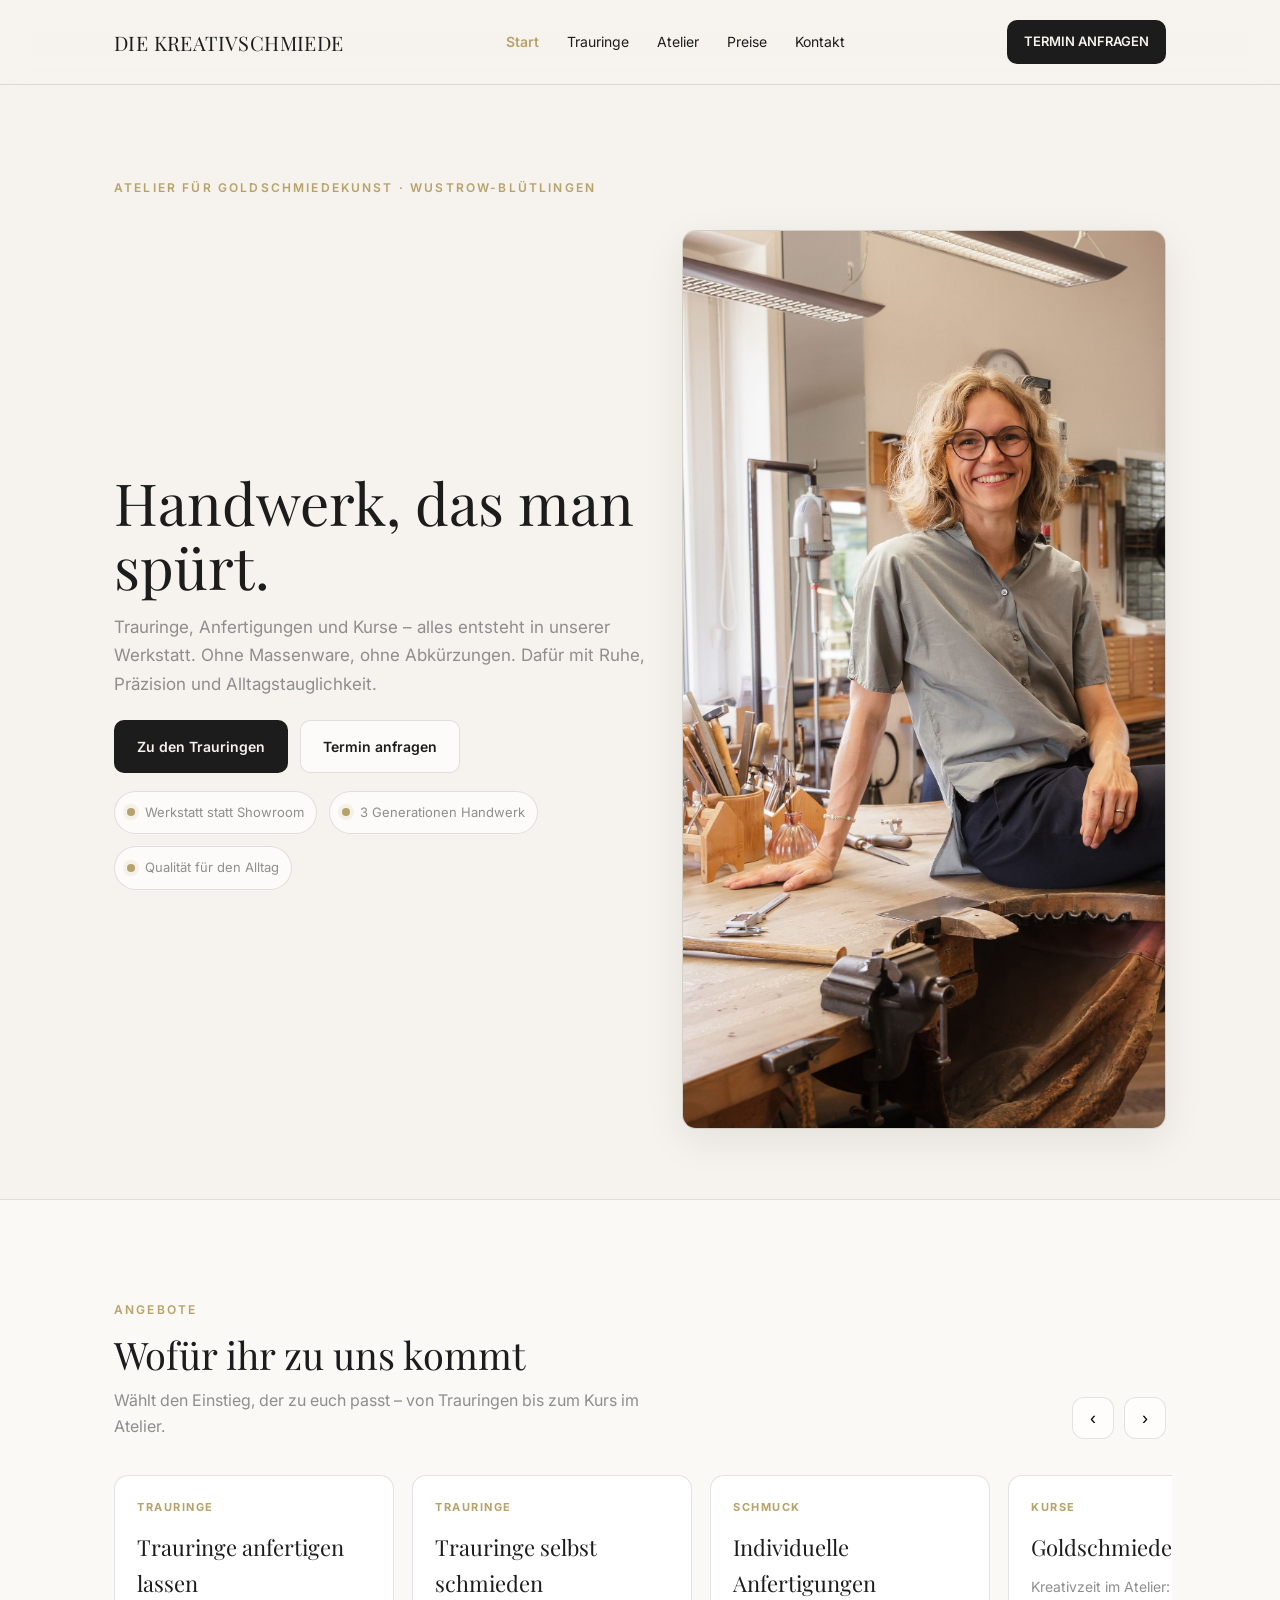
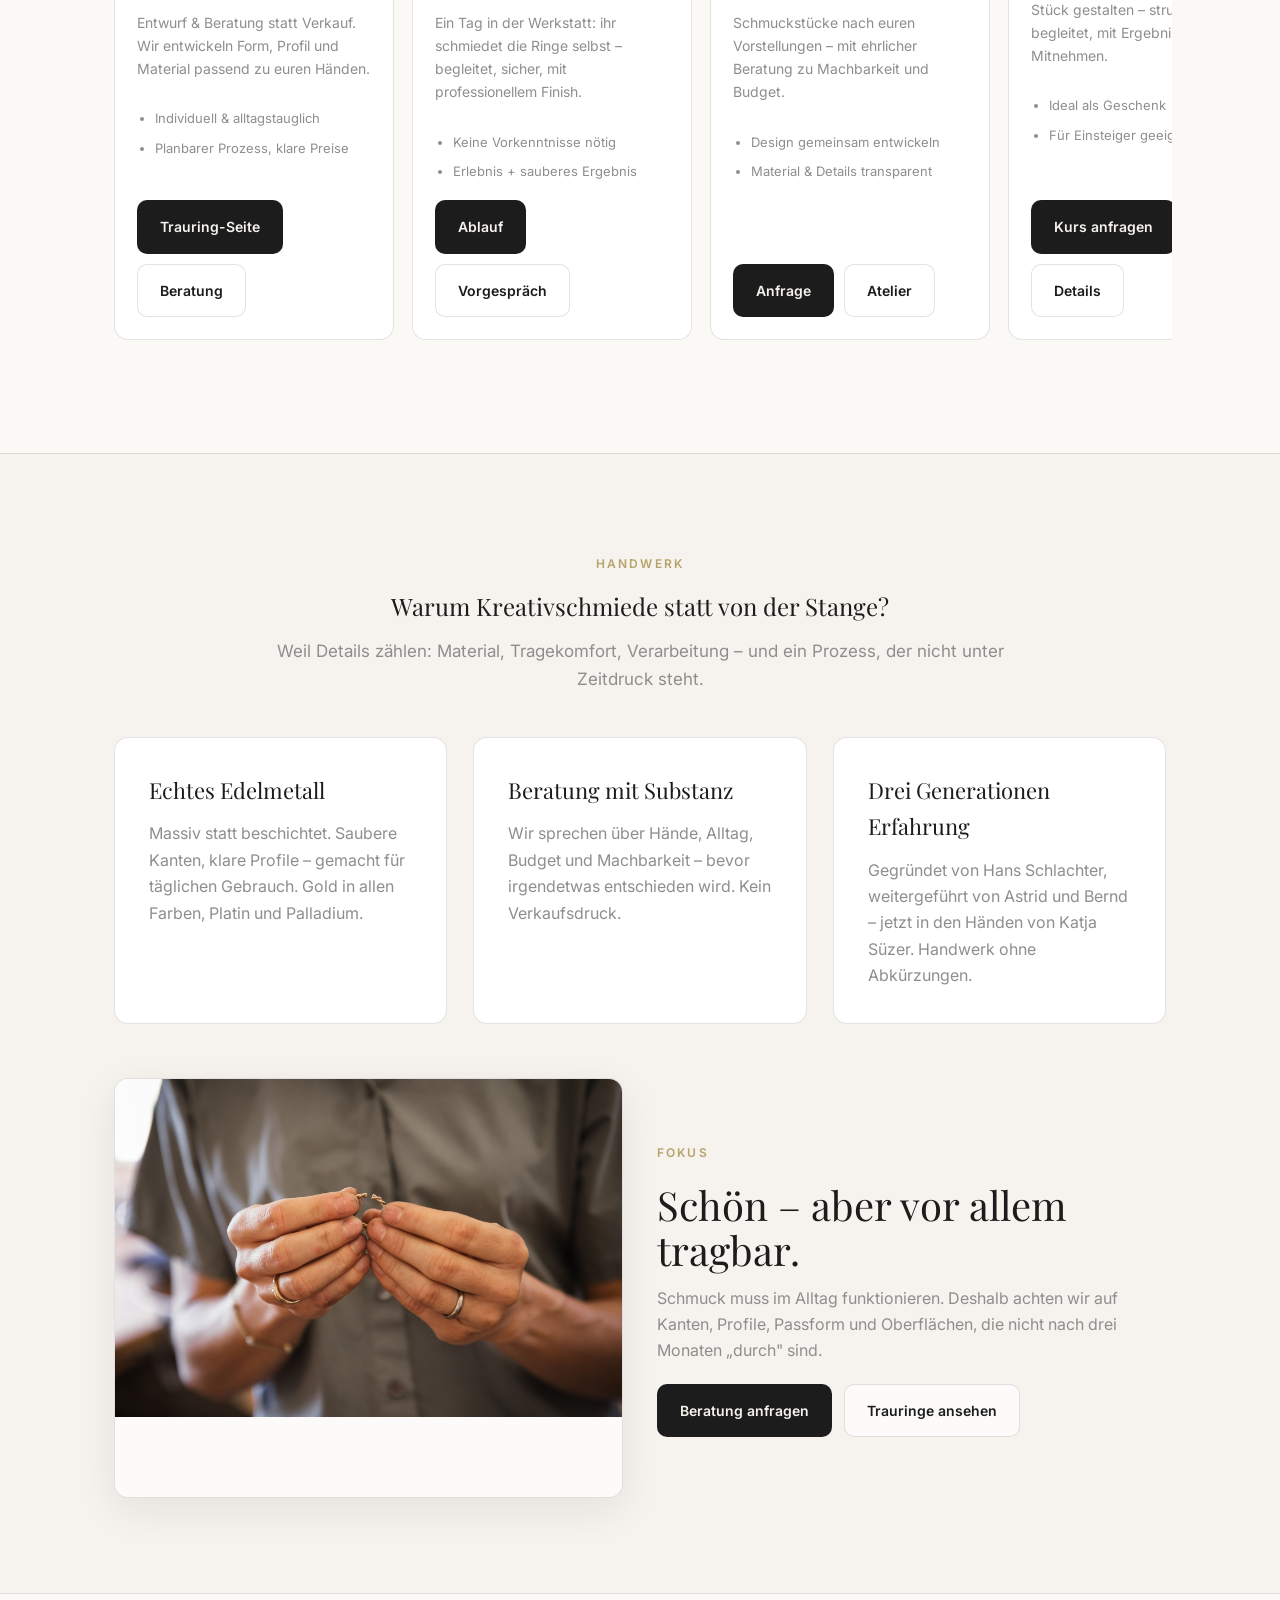
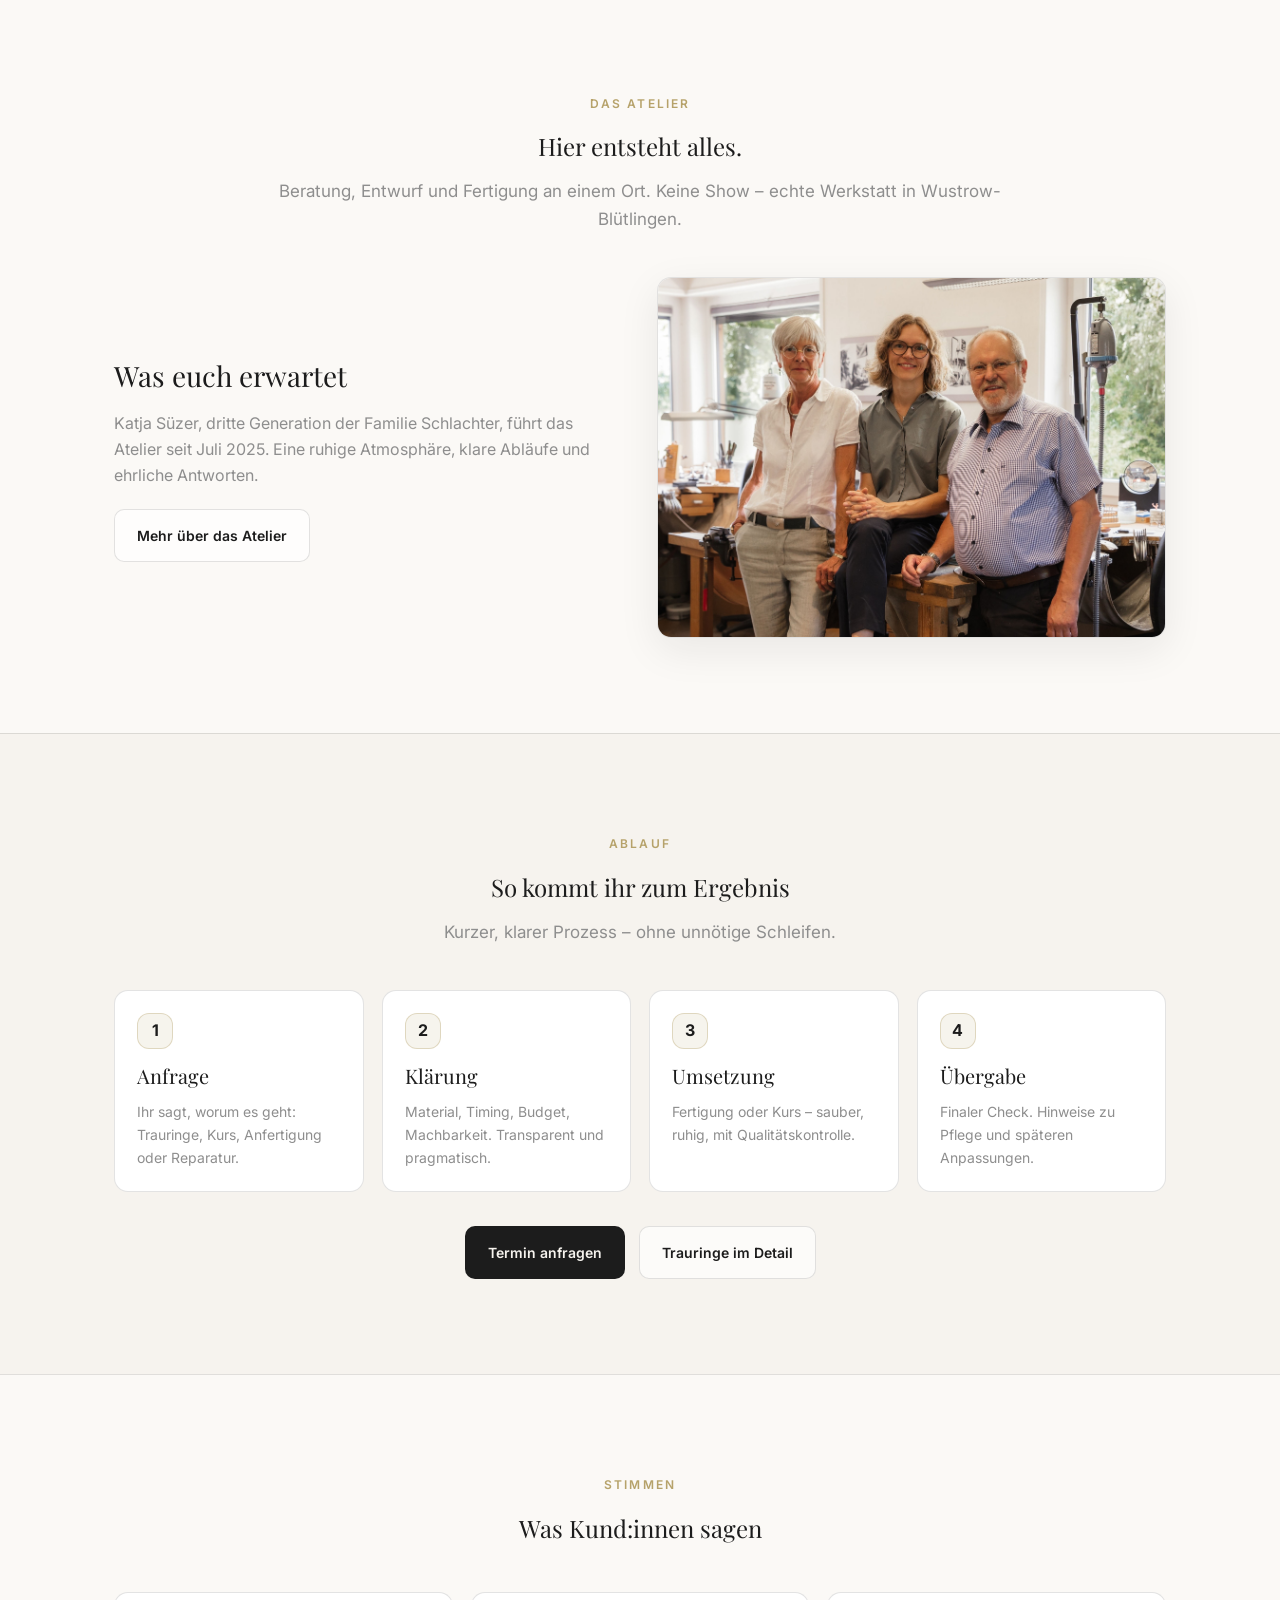
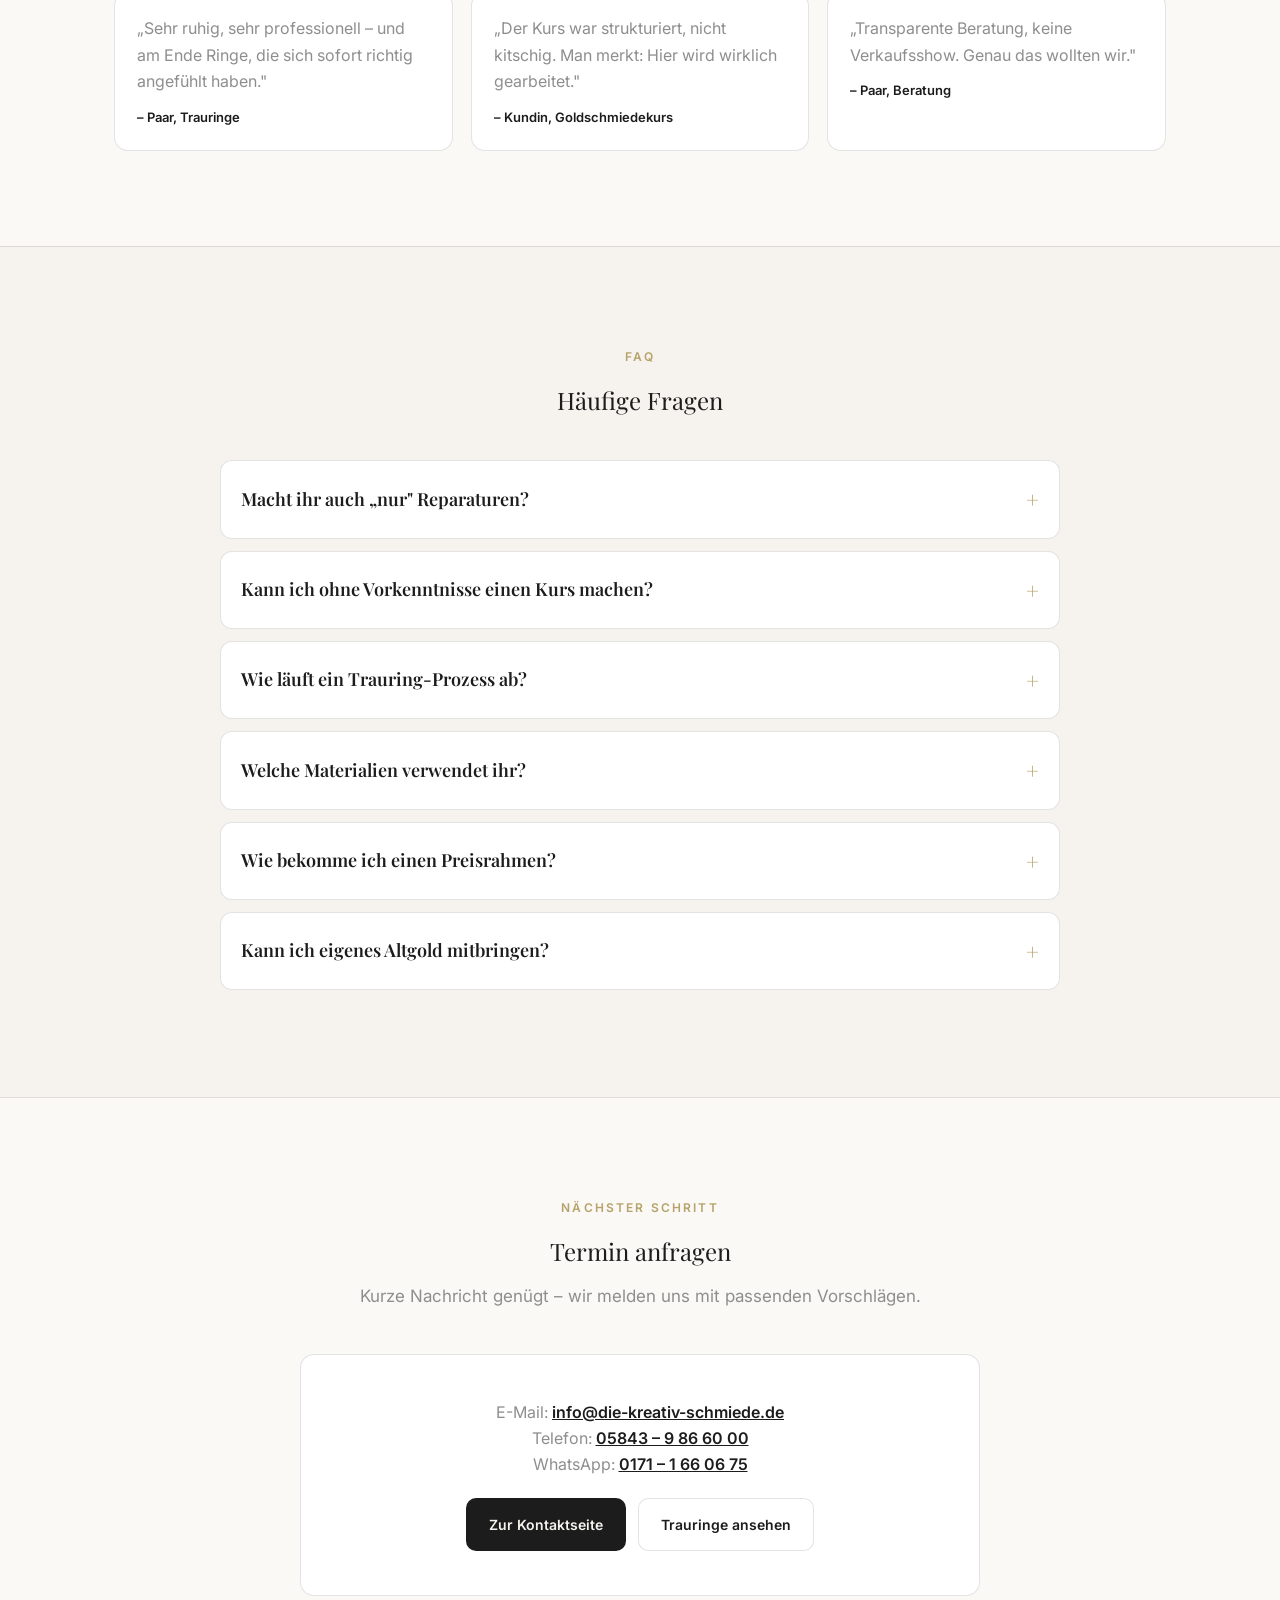
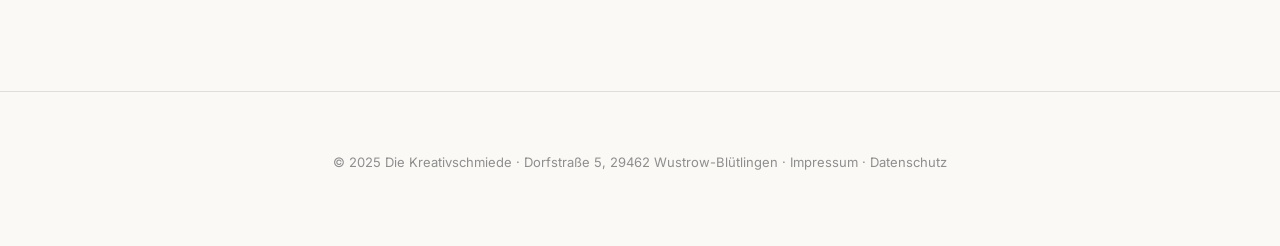
==== index.html @ a0a29ec5 "Initial launch: Kreativschmiede Relaunch" ====
<!doctype html>
<html lang="de">
<head>
  <meta charset="utf-8" />
  <meta name="viewport" content="width=device-width, initial-scale=1" />
  <title>Die Kreativschmiede – Atelier für Trauringe & Goldschmiedekurse</title>
  <meta name="description" content="Atelier für Trauringe, Anfertigungen und Goldschmiedekurse in Wustrow-Blütlingen. Handwerkliche Qualität ohne Massenware – persönlich, präzise, alltagstauglich." />
  <link rel="canonical" href="https://desue3103.github.io/ks_relaunch/" />
  <link rel="stylesheet" href="css/style.css" />

  <style>
    /* ---- Page-specific ---- */

    /* Hero */
    .home-hero {
      padding: 88px 0 70px;
    }
    .hero-grid {
      display: grid;
      grid-template-columns: 1.05fr 0.95fr;
      gap: 34px;
      align-items: center;
      margin-top: 18px;
    }
    .home-hero h1 {
      font-size: clamp(34px, 5vw, 58px);
      line-height: 1.12;
      margin-bottom: 14px;
    }
    .home-hero p.intro {
      font-size: 17px;
      color: var(--muted);
      margin: 0 0 22px;
      max-width: 560px;
    }
    .hero-media {
      border-radius: var(--radius);
      overflow: hidden;
      border: 1px solid var(--line);
      box-shadow: var(--shadow);
      min-height: 420px;
      background: var(--accent-soft);
    }
    .hero-media img {
      width: 100%; height: 100%;
      object-fit: cover; display: block;
    }

    /* Offers carousel */
    .offers { background: var(--surface-2); }

    .offers-head {
      display: flex;
      align-items: flex-end;
      justify-content: space-between;
      gap: 18px;
      margin-bottom: 26px;
    }
    .offers-head h2 { font-size: 38px; line-height: 1.12; }
    .offers-head p  { max-width: 560px; margin: 10px 0 0; color: var(--muted); }

    .offers-nav { display: flex; gap: 10px; align-items: center; }

    .icon-btn {
      width: 42px; height: 42px;
      border-radius: 12px;
      border: 1px solid var(--line);
      background: rgba(255,255,255,0.7);
      cursor: pointer; transition: 0.2s;
      font-size: 18px; line-height: 1;
    }
    .icon-btn:hover {
      background: rgba(255,255,255,0.95);
      border-color: rgba(28,28,28,0.22);
      transform: translateY(-1px);
    }

    .offers-track {
      display: grid;
      grid-auto-flow: column;
      grid-auto-columns: minmax(280px, 340px);
      gap: 18px;
      overflow-x: auto;
      padding: 10px 6px 18px;
      margin: 0 -6px;
      scroll-snap-type: x mandatory;
      scroll-padding-left: 6px;
      -webkit-overflow-scrolling: touch;
    }
    .offers-track::-webkit-scrollbar { height: 8px; }
    .offers-track::-webkit-scrollbar-thumb { background: rgba(28,28,28,0.14); border-radius: 999px; }
    .offers-track::-webkit-scrollbar-track { background: transparent; }

    .offer-card {
      scroll-snap-align: start;
      background: var(--surface);
      border: 1px solid var(--line);
      border-radius: var(--radius);
      padding: 22px;
      transition: box-shadow 0.25s, transform 0.25s, border-color 0.25s;
      min-height: 280px;
      display: flex;
      flex-direction: column;
      gap: 10px;
    }
    .offer-card:hover {
      box-shadow: var(--shadow);
      transform: translateY(-2px);
      border-color: rgba(182,162,106,0.55);
    }
    .offer-kicker {
      font-size: 11px;
      letter-spacing: 0.14em;
      text-transform: uppercase;
      color: var(--accent);
      font-weight: 700;
    }
    .offer-card h3 { font-size: 22px; margin-top: 2px; }
    .offer-card > p { color: var(--muted); margin: 0; font-size: 14px; }

    .offer-bullets {
      margin: 10px 0 0;
      padding-left: 18px;
      color: var(--muted);
      font-size: 13px;
    }
    .offer-bullets li { margin: 8px 0; }

    .offer-actions {
      margin-top: auto;
      display: flex;
      gap: 10px;
      flex-wrap: wrap;
    }

    /* Highlight split */
    .highlight-split {
      display: grid;
      grid-template-columns: 1fr 1fr;
      gap: 34px;
      align-items: center;
      margin-top: 54px;
    }
    .highlight-split .media { min-height: 420px; }

    @media (max-width: 900px) {
      .hero-grid     { grid-template-columns: 1fr; }
      .offers-head   { flex-direction: column; align-items: flex-start; }
      .offers-head h2 { font-size: 30px; }
      .highlight-split { grid-template-columns: 1fr; }
    }
    @media (max-width: 768px) {
      .home-hero { padding: 60px 0 50px; }
    }
  </style>
</head>

<body>

  <!-- NAV -->
  <nav class="nav" aria-label="Hauptnavigation">
    <div class="wrap nav-inner">
      <a href="index.html" class="brand" aria-label="Startseite">
        <span>DIE KREATIVSCHMIEDE</span>
      </a>
      <div class="menu">
        <a href="index.html" class="active">Start</a>
        <a href="trauringe.html">Trauringe</a>
        <a href="atelier.html">Atelier</a>
        <a href="preise.html">Preise</a>
        <a href="kontakt.html">Kontakt</a>
      </div>
      <div class="cta-group">
        <a href="kontakt.html#termin" class="btn btn-primary btn-sm">TERMIN ANFRAGEN</a>
      </div>
    </div>
  </nav>

  <!-- HERO -->
  <header class="home-hero" id="top">
    <div class="wrap">
      <span class="kicker">Atelier für Goldschmiedekunst · Wustrow-Blütlingen</span>
      <div class="hero-grid">
        <div>
          <h1>Handwerk, das man spürt.</h1>
          <p class="intro">Trauringe, Anfertigungen und Kurse – alles entsteht in unserer Werkstatt. Ohne Massenware, ohne Abkürzungen. Dafür mit Ruhe, Präzision und Alltagstauglichkeit.</p>

          <div class="cta-group" style="justify-content:flex-start;">
            <a href="trauringe.html" class="btn btn-primary">Zu den Trauringen</a>
            <a href="kontakt.html#termin" class="btn btn-outline">Termin anfragen</a>
          </div>

          <div class="micro-proof" aria-label="Vertrauenssignale">
            <span class="micro-pill"><span class="dot"></span>Werkstatt statt Showroom</span>
            <span class="micro-pill"><span class="dot"></span>3 Generationen Handwerk</span>
            <span class="micro-pill"><span class="dot"></span>Qualität für den Alltag</span>
          </div>
        </div>

        <div class="hero-media">
          <img src="images/atelier_uebermich.jpg" alt="Katja Süzer in der Goldschmiedewerkstatt der Kreativschmiede" loading="eager" />
        </div>
      </div>
    </div>
  </header>

  <!-- ANGEBOTE CAROUSEL -->
  <section class="offers" id="angebote">
    <div class="wrap">
      <div class="offers-head">
        <div>
          <span class="kicker">Angebote</span>
          <h2>Wofür ihr zu uns kommt</h2>
          <p>Wählt den Einstieg, der zu euch passt – von Trauringen bis zum Kurs im Atelier.</p>
        </div>
        <div class="offers-nav">
          <button class="icon-btn" data-offers-prev aria-label="Zurück">‹</button>
          <button class="icon-btn" data-offers-next aria-label="Weiter">›</button>
        </div>
      </div>

      <div class="offers-track" id="offersTrack" tabindex="0">

        <article class="offer-card">
          <div class="offer-kicker">Trauringe</div>
          <h3>Trauringe anfertigen lassen</h3>
          <p>Entwurf & Beratung statt Verkauf. Wir entwickeln Form, Profil und Material passend zu euren Händen.</p>
          <ul class="offer-bullets">
            <li>Individuell & alltagstauglich</li>
            <li>Planbarer Prozess, klare Preise</li>
          </ul>
          <div class="offer-actions">
            <a class="btn btn-primary" href="trauringe.html">Trauring-Seite</a>
            <a class="btn btn-outline" href="kontakt.html#termin">Beratung</a>
          </div>
        </article>

        <article class="offer-card">
          <div class="offer-kicker">Trauringe</div>
          <h3>Trauringe selbst schmieden</h3>
          <p>Ein Tag in der Werkstatt: ihr schmiedet die Ringe selbst – begleitet, sicher, mit professionellem Finish.</p>
          <ul class="offer-bullets">
            <li>Keine Vorkenntnisse nötig</li>
            <li>Erlebnis + sauberes Ergebnis</li>
          </ul>
          <div class="offer-actions">
            <a class="btn btn-primary" href="trauringe.html#selbst-schmieden">Ablauf</a>
            <a class="btn btn-outline" href="kontakt.html#termin">Vorgespräch</a>
          </div>
        </article>

        <article class="offer-card">
          <div class="offer-kicker">Schmuck</div>
          <h3>Individuelle Anfertigungen</h3>
          <p>Schmuckstücke nach euren Vorstellungen – mit ehrlicher Beratung zu Machbarkeit und Budget.</p>
          <ul class="offer-bullets">
            <li>Design gemeinsam entwickeln</li>
            <li>Material & Details transparent</li>
          </ul>
          <div class="offer-actions">
            <a class="btn btn-primary" href="kontakt.html#termin">Anfrage</a>
            <a class="btn btn-outline" href="atelier.html">Atelier</a>
          </div>
        </article>

        <article class="offer-card">
          <div class="offer-kicker">Kurse</div>
          <h3>Goldschmiedekurse</h3>
          <p>Kreativzeit im Atelier: ein eigenes Stück gestalten – strukturiert, begleitet, mit Ergebnis zum Mitnehmen.</p>
          <ul class="offer-bullets">
            <li>Ideal als Geschenk</li>
            <li>Für Einsteiger geeignet</li>
          </ul>
          <div class="offer-actions">
            <a class="btn btn-primary" href="kontakt.html#termin">Kurs anfragen</a>
            <a class="btn btn-outline" href="atelier.html#kurse">Details</a>
          </div>
        </article>

        <article class="offer-card">
          <div class="offer-kicker">Service</div>
          <h3>Reparaturen & Anpassungen</h3>
          <p>Ring zu eng, Kette gerissen, Stein locker? Wir prüfen, erklären Optionen und setzen fachgerecht um.</p>
          <ul class="offer-bullets">
            <li>Klare Einschätzung vorab</li>
            <li>Saubere Ausführung</li>
          </ul>
          <div class="offer-actions">
            <a class="btn btn-primary" href="kontakt.html#termin">Anfrage</a>
          </div>
        </article>

      </div>
    </div>
  </section>

  <!-- HANDWERK / TRUST -->
  <section id="handwerk">
    <div class="wrap">
      <div class="center">
        <span class="kicker">Handwerk</span>
        <h2>Warum Kreativschmiede statt von der Stange?</h2>
        <p class="lead">Weil Details zählen: Material, Tragekomfort, Verarbeitung – und ein Prozess, der nicht unter Zeitdruck steht.</p>
      </div>

      <div class="grid">
        <div class="card">
          <h3>Echtes Edelmetall</h3>
          <p>Massiv statt beschichtet. Saubere Kanten, klare Profile – gemacht für täglichen Gebrauch. Gold in allen Farben, Platin und Palladium.</p>
        </div>
        <div class="card">
          <h3>Beratung mit Substanz</h3>
          <p>Wir sprechen über Hände, Alltag, Budget und Machbarkeit – bevor irgendetwas entschieden wird. Kein Verkaufsdruck.</p>
        </div>
        <div class="card">
          <h3>Drei Generationen Erfahrung</h3>
          <p>Gegründet von Hans Schlachter, weitergeführt von Astrid und Bernd – jetzt in den Händen von Katja Süzer. Handwerk ohne Abkürzungen.</p>
        </div>
      </div>

      <div class="highlight-split">
        <div class="media">
          <img src="images/workshop-hands.jpg" alt="Goldschmiedearbeit – Hände bei der Arbeit" loading="lazy" />
        </div>
        <div>
          <span class="kicker">Fokus</span>
          <h2 style="font-size: 40px; line-height: 1.12; margin-top: 6px;">Schön – aber vor allem tragbar.</h2>
          <p style="color: var(--muted); margin-top: 12px; margin-bottom: 20px;">
            Schmuck muss im Alltag funktionieren. Deshalb achten wir auf Kanten, Profile, Passform und Oberflächen, die nicht nach drei Monaten „durch" sind.
          </p>
          <div class="cta-group" style="justify-content:flex-start;">
            <a href="kontakt.html#termin" class="btn btn-primary">Beratung anfragen</a>
            <a href="trauringe.html" class="btn btn-outline">Trauringe ansehen</a>
          </div>
        </div>
      </div>
    </div>
  </section>

  <!-- ATELIER KURZVORSCHAU -->
  <section id="atelier" style="background: var(--surface-2);">
    <div class="wrap">
      <div class="center">
        <span class="kicker">Das Atelier</span>
        <h2>Hier entsteht alles.</h2>
        <p class="lead">Beratung, Entwurf und Fertigung an einem Ort. Keine Show – echte Werkstatt in Wustrow-Blütlingen.</p>
      </div>

      <div class="split">
        <div>
          <h3 style="font-size: 28px; margin-bottom: 10px;">Was euch erwartet</h3>
          <p style="color: var(--muted); margin: 0 0 20px;">
            Katja Süzer, dritte Generation der Familie Schlachter, führt das Atelier seit Juli 2025. Eine ruhige Atmosphäre, klare Abläufe und ehrliche Antworten.
          </p>
          <a href="atelier.html" class="btn btn-outline">Mehr über das Atelier</a>
        </div>

        <div class="media">
          <img src="images/EG_01956.jpeg" alt="Familie Schlachter – drei Generationen in der Werkstatt" loading="lazy" />
        </div>
      </div>
    </div>
  </section>

  <!-- ABLAUF -->
  <section id="ablauf">
    <div class="wrap">
      <div class="center">
        <span class="kicker">Ablauf</span>
        <h2>So kommt ihr zum Ergebnis</h2>
        <p class="lead">Kurzer, klarer Prozess – ohne unnötige Schleifen.</p>
      </div>

      <div class="steps">
        <div class="step">
          <div class="num">1</div>
          <h3>Anfrage</h3>
          <p>Ihr sagt, worum es geht: Trauringe, Kurs, Anfertigung oder Reparatur.</p>
        </div>
        <div class="step">
          <div class="num">2</div>
          <h3>Klärung</h3>
          <p>Material, Timing, Budget, Machbarkeit. Transparent und pragmatisch.</p>
        </div>
        <div class="step">
          <div class="num">3</div>
          <h3>Umsetzung</h3>
          <p>Fertigung oder Kurs – sauber, ruhig, mit Qualitätskontrolle.</p>
        </div>
        <div class="step">
          <div class="num">4</div>
          <h3>Übergabe</h3>
          <p>Finaler Check. Hinweise zu Pflege und späteren Anpassungen.</p>
        </div>
      </div>

      <div class="center" style="margin-top: 34px;">
        <a href="kontakt.html#termin" class="btn btn-primary">Termin anfragen</a>
        <a href="trauringe.html" class="btn btn-outline" style="margin-left: 10px;">Trauringe im Detail</a>
      </div>
    </div>
  </section>

  <!-- STIMMEN -->
  <section id="stimmen" style="background: var(--surface-2);">
    <div class="wrap">
      <div class="center">
        <span class="kicker">Stimmen</span>
        <h2>Was Kund:innen sagen</h2>
      </div>
      <div class="quotes">
        <div class="quote">
          <p>„Sehr ruhig, sehr professionell – und am Ende Ringe, die sich sofort richtig angefühlt haben."</p>
          <div class="who">– Paar, Trauringe</div>
        </div>
        <div class="quote">
          <p>„Der Kurs war strukturiert, nicht kitschig. Man merkt: Hier wird wirklich gearbeitet."</p>
          <div class="who">– Kundin, Goldschmiedekurs</div>
        </div>
        <div class="quote">
          <p>„Transparente Beratung, keine Verkaufsshow. Genau das wollten wir."</p>
          <div class="who">– Paar, Beratung</div>
        </div>
      </div>
    </div>
  </section>

  <!-- FAQ -->
  <section id="faq">
    <div class="wrap">
      <div class="center">
        <span class="kicker">FAQ</span>
        <h2>Häufige Fragen</h2>
      </div>
      <div class="faq-container">
        <details>
          <summary>Macht ihr auch „nur" Reparaturen?</summary>
          <p>Ja. Wir prüfen den Zustand, erklären Optionen und sagen ehrlich, was sinnvoll ist.</p>
        </details>
        <details>
          <summary>Kann ich ohne Vorkenntnisse einen Kurs machen?</summary>
          <p>Ja. Der Kurs ist so aufgebaut, dass Einsteiger sicher zum Ergebnis kommen. Astrid und Bernd Schlachter begleiten euch Schritt für Schritt.</p>
        </details>
        <details>
          <summary>Wie läuft ein Trauring-Prozess ab?</summary>
          <p>Für Trauringe haben wir eine eigene Seite – dort findet ihr die zwei Wege (Anfertigung oder selbst schmieden) inkl. Ablauf und Preisen.</p>
        </details>
        <details>
          <summary>Welche Materialien verwendet ihr?</summary>
          <p>Gold (Gelb-, Weiß-, Roségold) in 333er, 585er und 750er, Platin und Palladium – massiv, keine Beschichtungen.</p>
        </details>
        <details>
          <summary>Wie bekomme ich einen Preisrahmen?</summary>
          <p>Nach einem kurzen Gespräch zu Material, Breite und Aufwand. Wir geben einen klaren Rahmen, bevor es konkret wird. Alle Preise auch auf unserer Preisseite.</p>
        </details>
        <details>
          <summary>Kann ich eigenes Altgold mitbringen?</summary>
          <p>Ja. Wir rechnen euer Altgold zum fairen Tagespreis an und können es für eure neuen Ringe verwenden.</p>
        </details>
      </div>
    </div>
  </section>

  <!-- CTA KONTAKT -->
  <section id="termin" style="background: var(--surface-2);">
    <div class="wrap">
      <div class="center">
        <span class="kicker">Nächster Schritt</span>
        <h2>Termin anfragen</h2>
        <p class="lead">Kurze Nachricht genügt – wir melden uns mit passenden Vorschlägen.</p>
      </div>

      <div style="max-width: 680px; margin: 44px auto 0; background: var(--surface); padding: 44px; border-radius: var(--radius); border: 1px solid var(--line); text-align: center;">
        <p style="color: var(--muted); margin-bottom: 20px;">
          E-Mail: <a href="mailto:info@die-kreativ-schmiede.de" style="color: var(--text); font-weight: 600;">info@die-kreativ-schmiede.de</a><br>
          Telefon: <a href="tel:+4958439866000" style="color: var(--text); font-weight: 600;">05843 – 9 86 60 00</a><br>
          WhatsApp: <a href="https://wa.me/491711660675" style="color: var(--text); font-weight: 600;">0171 – 1 66 06 75</a>
        </p>
        <div class="cta-group">
          <a href="kontakt.html#termin" class="btn btn-primary">Zur Kontaktseite</a>
          <a href="trauringe.html" class="btn btn-outline">Trauringe ansehen</a>
        </div>
      </div>
    </div>
  </section>

  <footer>
    <div class="wrap">
      <p>&copy; 2025 Die Kreativschmiede · Dorfstraße 5, 29462 Wustrow-Blütlingen ·
        <a href="impressum.html">Impressum</a> · <a href="datenschutz.html">Datenschutz</a>
      </p>
    </div>
  </footer>

  <script>
    (function () {
      const track = document.getElementById('offersTrack');
      if (!track) return;
      const next = document.querySelector('[data-offers-next]');
      const prev = document.querySelector('[data-offers-prev]');
      const scrollByCard = (dir) => {
        const card = track.querySelector('.offer-card');
        const step = card ? card.getBoundingClientRect().width + 18 : 320;
        track.scrollBy({ left: dir * step, behavior: 'smooth' });
      };
      if (next) next.addEventListener('click', () => scrollByCard(1));
      if (prev) prev.addEventListener('click', () => scrollByCard(-1));
    })();
  </script>

</body>
</html>
---- css/style.css ----
/* ============================================================
   DIE KREATIVSCHMIEDE – Shared Stylesheet
   Palette: Ivory · Anthrazit · Gold
   Fonts: Playfair Display (serif) · Inter (sans)
   ============================================================ */

@import url('https://fonts.googleapis.com/css2?family=Playfair+Display:wght@400;600&family=Inter:wght@300;400;600&display=swap');

/* ---------- Design Tokens ---------- */
:root {
  --anthracite:   #1C1C1C;
  --ivory:        #F6F3EE;
  --gold:         #B6A26A;
  --stone:        #8E8E8E;
  --sage:         #8FAE9E;

  --bg:           var(--ivory);
  --surface:      #FFFFFF;
  --surface-2:    #FBF9F6;

  --text:         var(--anthracite);
  --muted:        var(--stone);
  --accent:       var(--gold);
  --accent-soft:  rgba(182, 162, 106, 0.12);

  --line:         rgba(28, 28, 28, 0.12);
  --radius:       14px;
  --shadow:       0 12px 40px rgba(28, 28, 28, 0.08);
}

/* ---------- Reset & Base ---------- */
*, *::before, *::after { box-sizing: border-box; }

body {
  margin: 0;
  font-family: 'Inter', sans-serif;
  background: var(--bg);
  color: var(--text);
  line-height: 1.65;
  scroll-behavior: smooth;
}

h1, h2, h3, h4 {
  font-family: 'Playfair Display', serif;
  font-weight: 400;
  margin: 0;
  color: var(--text);
}

p { margin: 0 0 1em; }
a { color: var(--accent); }
img { max-width: 100%; display: block; }

/* ---------- Layout ---------- */
.wrap {
  max-width: 1100px;
  margin: 0 auto;
  padding: 0 24px;
}

.center { text-align: center; }

.lead {
  color: var(--muted);
  margin: 10px auto 0;
  max-width: 760px;
  font-size: 17px;
}

section {
  padding: 95px 0;
  border-top: 1px solid var(--line);
}

/* ---------- Navigation ---------- */
.nav {
  position: sticky;
  top: 0;
  z-index: 100;
  background: rgba(246, 243, 238, 0.92);
  backdrop-filter: blur(12px);
  -webkit-backdrop-filter: blur(12px);
  border-bottom: 1px solid var(--line);
}

.nav-inner {
  display: flex;
  align-items: center;
  justify-content: space-between;
  height: 84px;
  gap: 18px;
}

.brand {
  display: flex;
  align-items: center;
  gap: 14px;
  text-decoration: none;
  color: var(--text);
  min-width: 220px;
  flex-shrink: 0;
}

.brand span {
  font-family: 'Playfair Display', serif;
  font-size: 20px;
  letter-spacing: 0.02em;
}

.menu {
  display: flex;
  gap: 4px;
  align-items: center;
  font-size: 14px;
  flex-wrap: wrap;
  justify-content: center;
}

.menu a {
  text-decoration: none;
  color: var(--text);
  padding: 10px 12px;
  border-radius: 10px;
  transition: background 0.2s;
}

.menu a:hover { background: rgba(28, 28, 28, 0.05); }
.menu a.active { color: var(--accent); font-weight: 600; }

/* ---------- Buttons ---------- */
.cta-group {
  display: flex;
  gap: 12px;
  justify-content: center;
  flex-wrap: wrap;
}

.btn {
  padding: 14px 22px;
  border-radius: 10px;
  text-decoration: none;
  font-weight: 600;
  transition: transform 0.25s, filter 0.25s, background 0.25s, border-color 0.25s;
  display: inline-block;
  font-size: 14px;
  border: 1px solid transparent;
  text-align: center;
  white-space: nowrap;
  cursor: pointer;
  font-family: 'Inter', sans-serif;
}

.btn-primary {
  background: var(--anthracite);
  color: var(--ivory);
}
.btn-primary:hover {
  transform: translateY(-1px);
  filter: brightness(1.08);
}

.btn-outline {
  border: 1px solid var(--line);
  color: var(--text);
  background: rgba(255, 255, 255, 0.65);
}
.btn-outline:hover {
  border-color: rgba(28, 28, 28, 0.22);
  background: rgba(255, 255, 255, 0.92);
  transform: translateY(-1px);
}

.btn-sm {
  padding: 10px 16px;
  font-size: 13px;
}

/* ---------- Kicker (Label über Überschriften) ---------- */
.kicker {
  color: var(--accent);
  text-transform: uppercase;
  letter-spacing: 0.18em;
  font-size: 12px;
  font-weight: 600;
  margin-bottom: 14px;
  display: inline-block;
}

/* ---------- Cards ---------- */
.card {
  background: var(--surface);
  padding: 34px;
  border-radius: var(--radius);
  border: 1px solid var(--line);
  transition: box-shadow 0.25s, transform 0.25s, border-color 0.25s;
}
.card:hover {
  box-shadow: var(--shadow);
  transform: translateY(-2px);
  border-color: rgba(182, 162, 106, 0.55);
}
.card h3 { font-size: 22px; margin-bottom: 12px; }
.card p  { color: var(--muted); margin: 0; }

/* ---------- Grid ---------- */
.grid {
  display: grid;
  grid-template-columns: repeat(auto-fit, minmax(260px, 1fr));
  gap: 26px;
  margin-top: 44px;
}

/* ---------- Split (2-column) ---------- */
.split {
  display: grid;
  grid-template-columns: 1fr 1fr;
  gap: 34px;
  align-items: center;
  margin-top: 44px;
}

/* ---------- Media boxes ---------- */
.media {
  border-radius: var(--radius);
  overflow: hidden;
  border: 1px solid var(--line);
  box-shadow: var(--shadow);
  min-height: 360px;
  background: rgba(255, 255, 255, 0.65);
}
.media img {
  width: 100%;
  height: 100%;
  object-fit: cover;
  display: block;
}

/* ---------- Steps ---------- */
.steps {
  display: grid;
  grid-template-columns: repeat(auto-fit, minmax(220px, 1fr));
  gap: 18px;
  margin-top: 44px;
}

.step {
  background: var(--surface);
  border: 1px solid var(--line);
  border-radius: var(--radius);
  padding: 22px;
  transition: box-shadow 0.25s, transform 0.25s, border-color 0.25s;
}
.step:hover {
  box-shadow: var(--shadow);
  transform: translateY(-2px);
  border-color: rgba(182, 162, 106, 0.55);
}

.step .num {
  width: 36px; height: 36px;
  border-radius: 12px;
  display: inline-flex;
  align-items: center;
  justify-content: center;
  background: var(--accent-soft);
  color: var(--text);
  font-weight: 700;
  margin-bottom: 10px;
  border: 1px solid rgba(182, 162, 106, 0.35);
}

.step h3 { font-size: 20px; margin-bottom: 8px; }
.step p  { color: var(--muted); margin: 0; font-size: 14px; }

/* ---------- Testimonials ---------- */
.quotes {
  display: grid;
  grid-template-columns: repeat(auto-fit, minmax(280px, 1fr));
  gap: 18px;
  margin-top: 44px;
}

.quote {
  background: var(--surface);
  border: 1px solid var(--line);
  border-radius: var(--radius);
  padding: 22px;
  transition: box-shadow 0.25s, transform 0.25s, border-color 0.25s;
}
.quote:hover {
  box-shadow: var(--shadow);
  transform: translateY(-2px);
  border-color: rgba(182, 162, 106, 0.55);
}
.quote p   { color: var(--muted); margin: 0 0 12px; }
.quote .who { color: var(--text); font-weight: 600; font-size: 13px; }

/* ---------- FAQ ---------- */
.faq-container { max-width: 840px; margin: 40px auto 0; }

details {
  background: var(--surface);
  margin-bottom: 12px;
  border-radius: 12px;
  border: 1px solid var(--line);
  overflow: hidden;
}
details[open] { border-color: rgba(182, 162, 106, 0.4); }

summary {
  padding: 20px;
  cursor: pointer;
  font-weight: 600;
  font-family: 'Playfair Display', serif;
  font-size: 18px;
  list-style: none;
  display: flex;
  justify-content: space-between;
  align-items: center;
}
summary::-webkit-details-marker { display: none; }
summary::after { content: '+'; color: var(--accent); font-size: 22px; font-weight: 300; }
details[open] summary::after { content: '−'; }

details p { padding: 0 20px 20px; color: var(--muted); margin: 0; }

/* ---------- Micro-pills (Trust signals) ---------- */
.micro-proof { display: flex; gap: 12px; flex-wrap: wrap; margin-top: 18px; }

.micro-pill {
  display: inline-flex;
  align-items: center;
  gap: 10px;
  padding: 10px 12px;
  border-radius: 999px;
  border: 1px solid var(--line);
  background: rgba(255, 255, 255, 0.65);
  font-size: 13px;
  color: var(--muted);
}

.dot {
  width: 8px; height: 8px;
  border-radius: 50%;
  background: var(--accent);
  box-shadow: 0 0 0 4px var(--accent-soft);
  flex-shrink: 0;
}

/* ---------- Footer ---------- */
footer {
  padding: 60px 0;
  text-align: center;
  color: var(--muted);
  font-size: 13px;
  background: var(--surface-2);
  border-top: 1px solid var(--line);
}
footer a { color: var(--muted); text-decoration: none; transition: color 0.2s; }
footer a:hover { color: var(--text); }

/* ---------- Responsive ---------- */
@media (max-width: 900px) {
  .split { grid-template-columns: 1fr; }
}

@media (max-width: 768px) {
  .nav-inner {
    height: auto;
    padding: 14px 0;
    flex-direction: column;
    gap: 10px;
  }
  .brand { min-width: unset; }
  .menu { gap: 2px; }
  section { padding: 70px 0; }
  .grid { grid-template-columns: 1fr; }
}
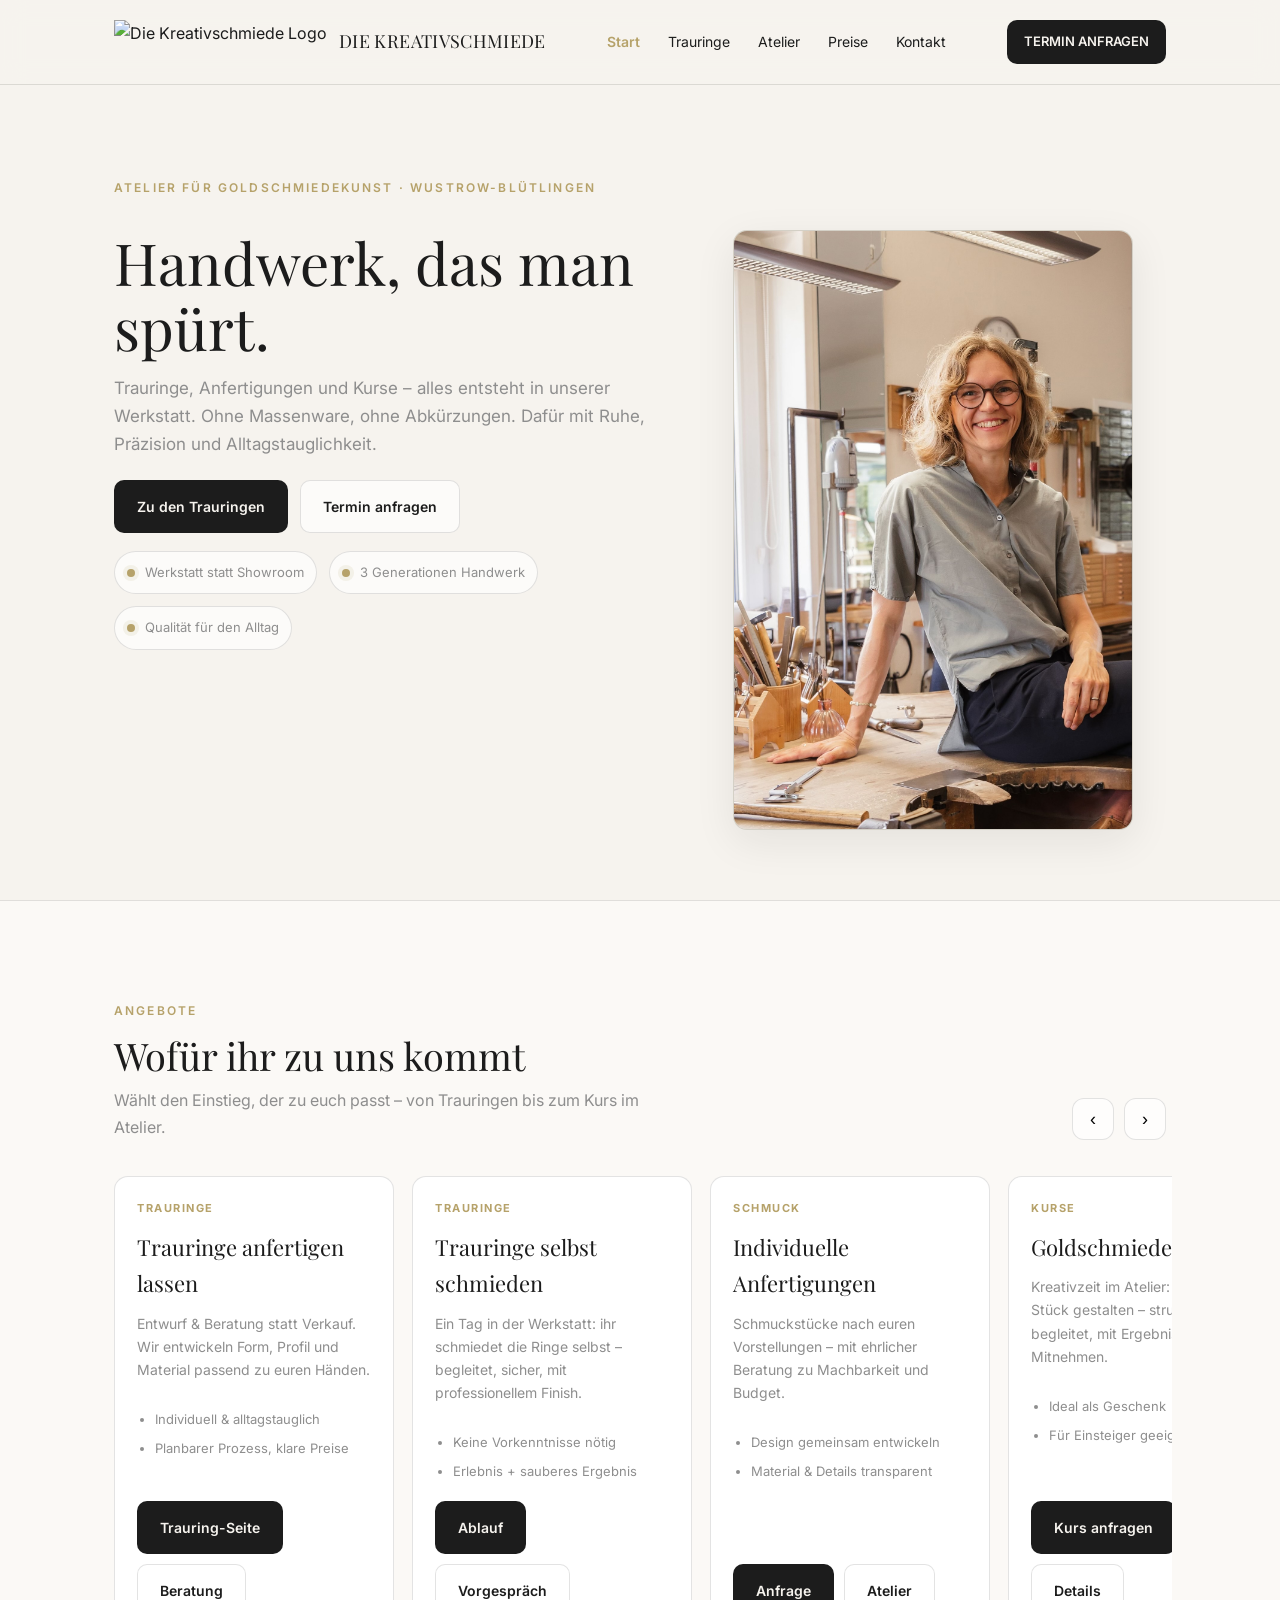
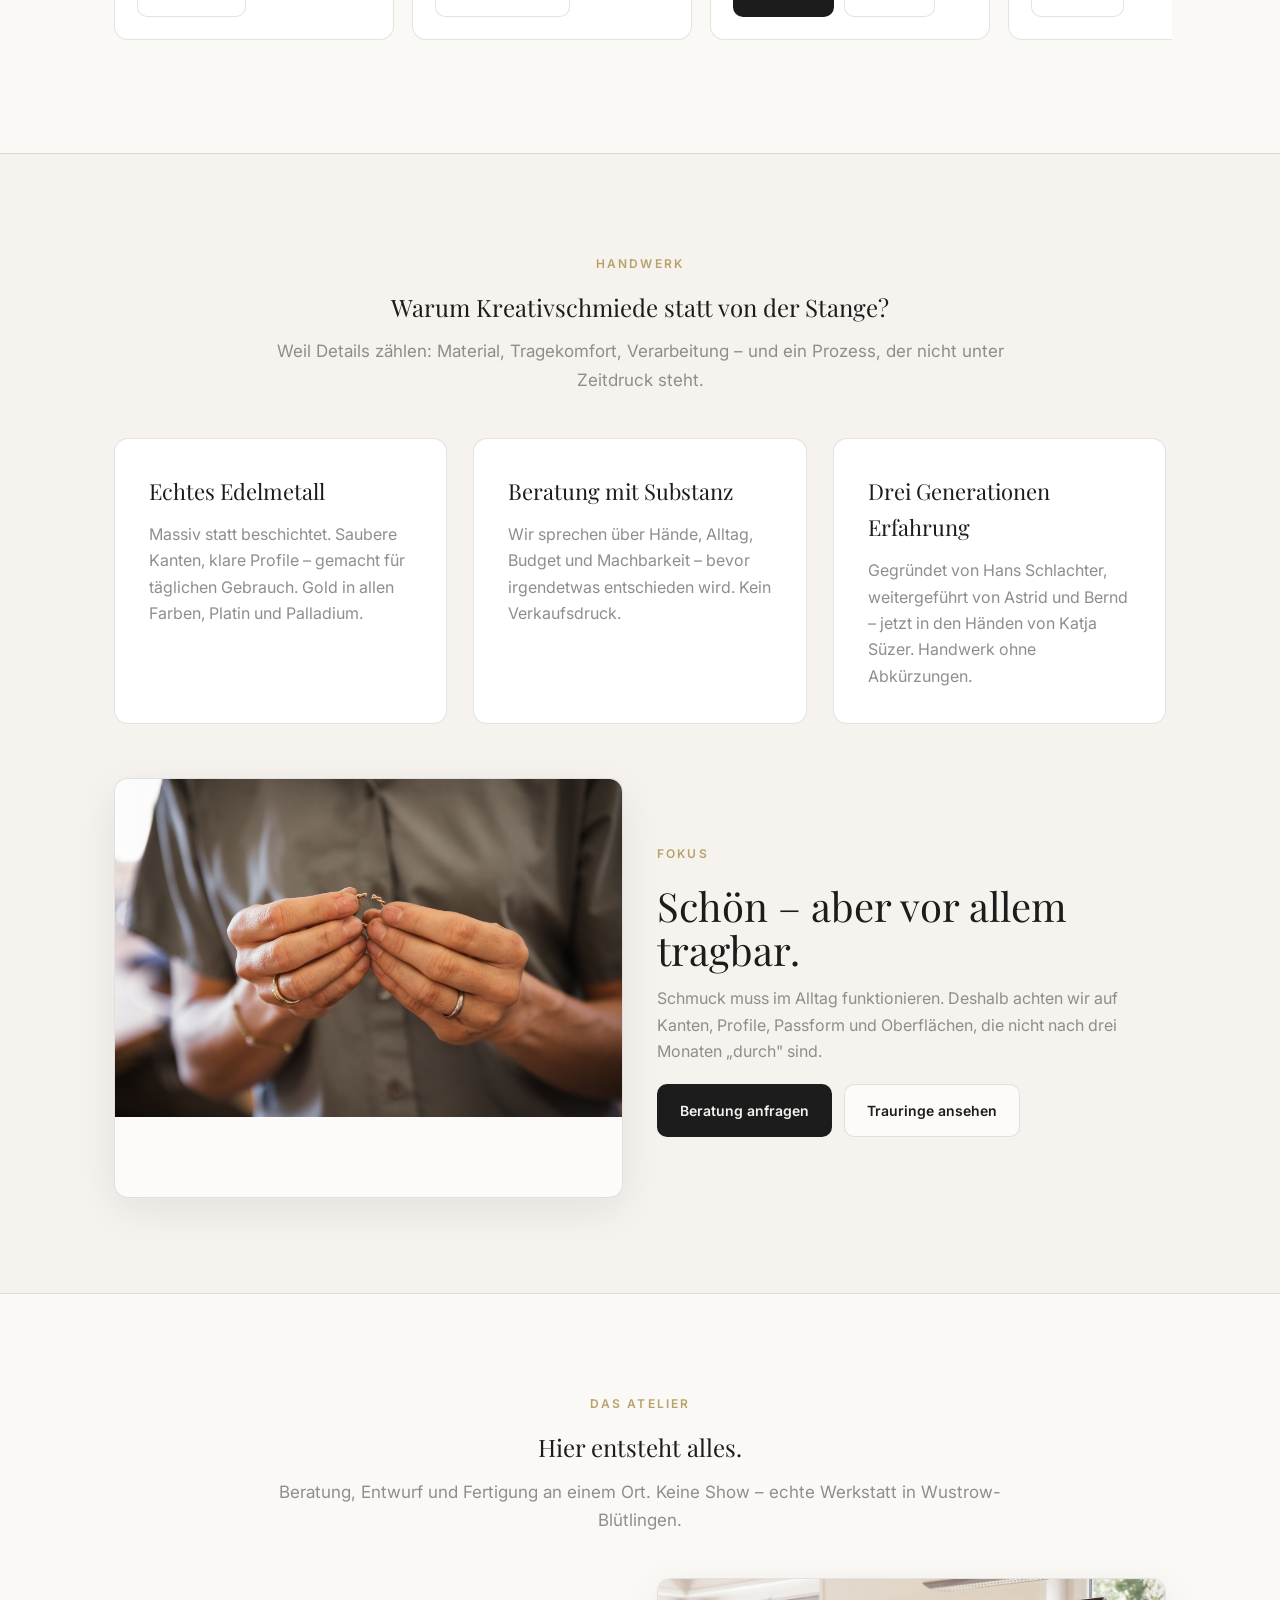
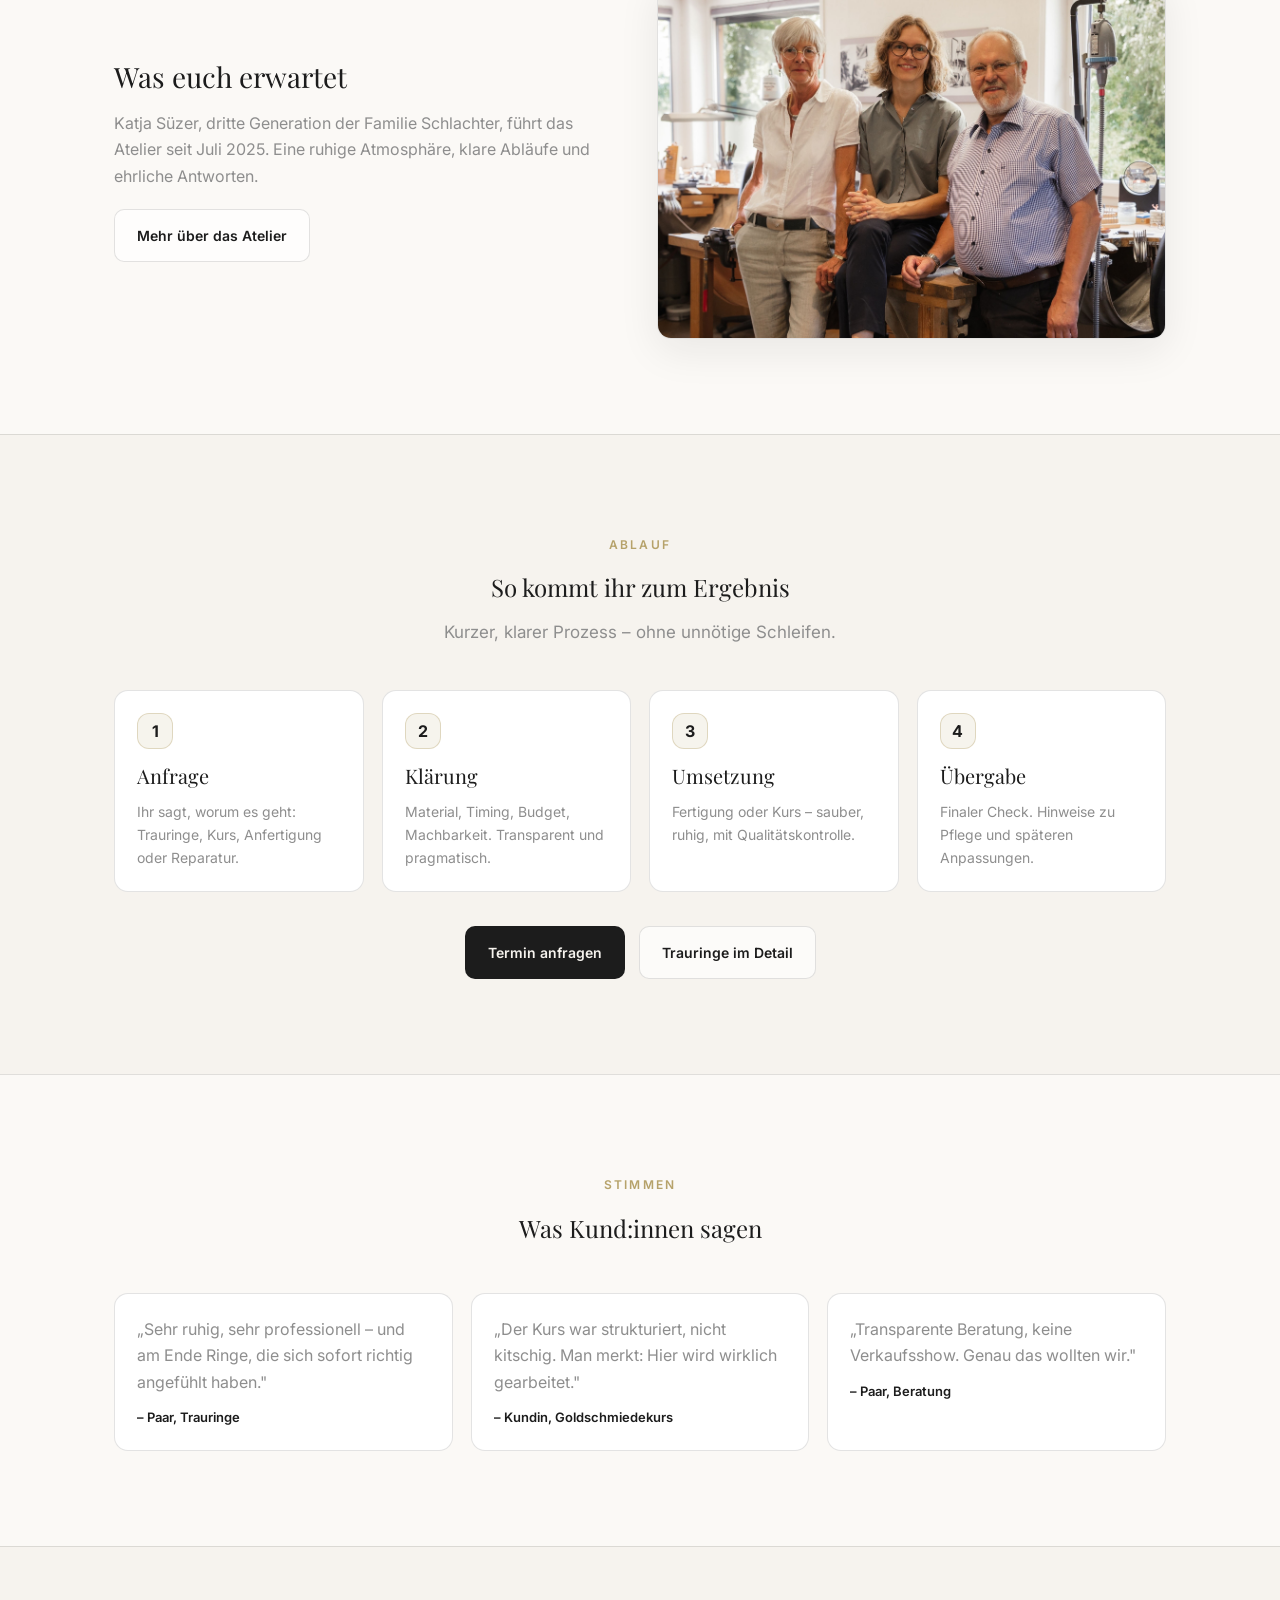
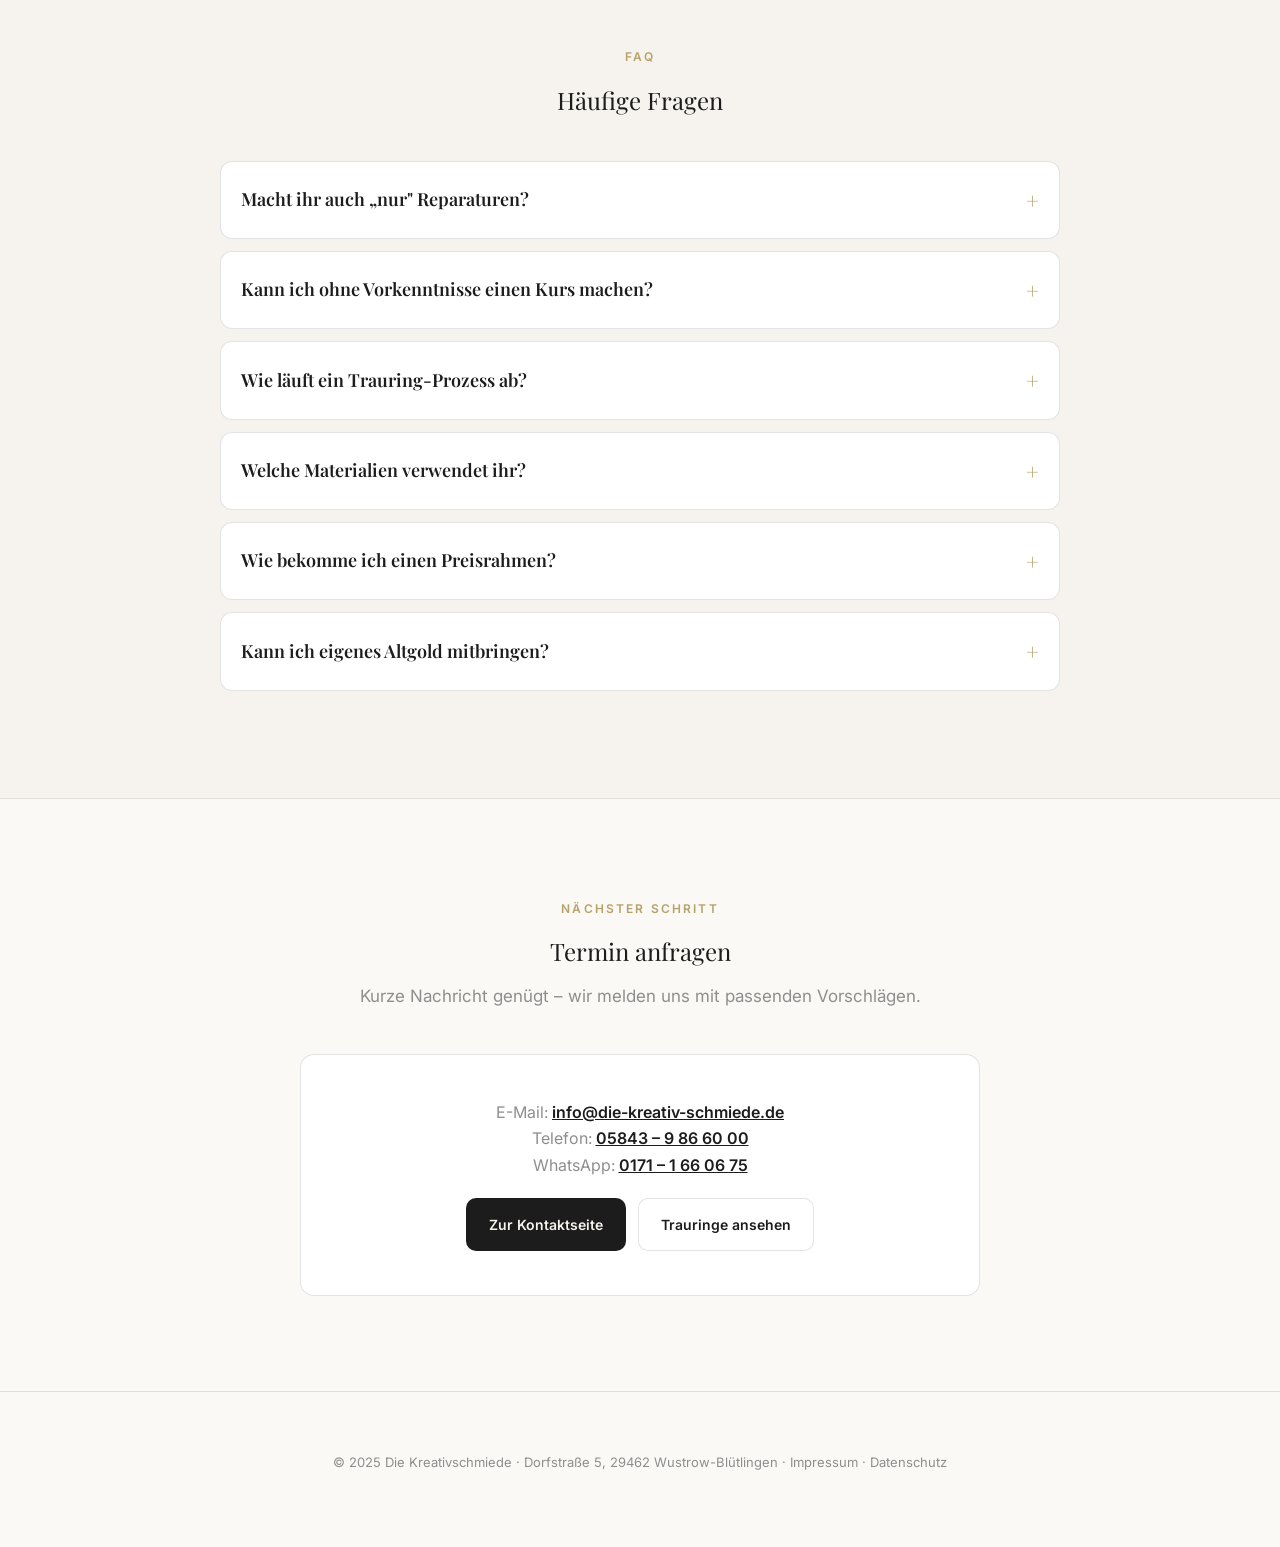
==== commit 824fa9c8: "Logo in Nav, Hero-Bild proportional, Atelier-Bild object-position" ====
--- a/index.html
+++ b/index.html
@@ -3,9 +3,61 @@
 <head>
   <meta charset="utf-8" />
   <meta name="viewport" content="width=device-width, initial-scale=1" />
-  <title>Die Kreativschmiede – Atelier für Trauringe & Goldschmiedekurse</title>
-  <meta name="description" content="Atelier für Trauringe, Anfertigungen und Goldschmiedekurse in Wustrow-Blütlingen. Handwerkliche Qualität ohne Massenware – persönlich, präzise, alltagstauglich." />
-  <link rel="canonical" href="https://desue3103.github.io/ks_relaunch/" />
+  <title>Goldschmiede Wustrow-Blütlingen | Trauringe & Kurse – Die Kreativschmiede</title>
+  <meta name="description" content="Atelier für Trauringe, individuelle Anfertigungen und Goldschmiedekurse in Wustrow-Blütlingen. Handwerkliche Qualität seit 3 Generationen – persönlich, präzise, alltagstauglich." />
+  <link rel="canonical" href="https://www.die-kreativ-schmiede.de/" />
+
+  <!-- Preconnect für schnelleres Font-Laden -->
+  <link rel="preconnect" href="https://fonts.googleapis.com" />
+  <link rel="preconnect" href="https://fonts.gstatic.com" crossorigin />
+
+  <!-- Open Graph -->
+  <meta property="og:type" content="website" />
+  <meta property="og:url" content="https://www.die-kreativ-schmiede.de/" />
+  <meta property="og:title" content="Die Kreativschmiede – Goldschmiede Wustrow-Blütlingen" />
+  <meta property="og:description" content="Trauringe anfertigen oder selbst schmieden, individuelle Anfertigungen und Goldschmiedekurse. Werkstattqualität seit 3 Generationen." />
+  <meta property="og:image" content="https://www.die-kreativ-schmiede.de/images/atelier_uebermich.jpg" />
+  <meta property="og:locale" content="de_DE" />
+  <meta property="og:site_name" content="Die Kreativschmiede" />
+  <meta name="twitter:card" content="summary_large_image" />
+
+  <!-- Structured Data: LocalBusiness -->
+  <script type="application/ld+json">
+  {
+    "@context": "https://schema.org",
+    "@type": "JewelryStore",
+    "name": "Die Kreativschmiede",
+    "description": "Atelier für Trauringe, individuelle Anfertigungen und Goldschmiedekurse in Wustrow-Blütlingen. Drei Generationen Goldschmiedehandwerk.",
+    "url": "https://www.die-kreativ-schmiede.de",
+    "telephone": ["+4958439866000", "+491711660675"],
+    "email": "info@die-kreativ-schmiede.de",
+    "address": {
+      "@type": "PostalAddress",
+      "streetAddress": "Dorfstraße 5",
+      "addressLocality": "Wustrow",
+      "addressRegion": "Niedersachsen",
+      "postalCode": "29462",
+      "addressCountry": "DE"
+    },
+    "geo": {
+      "@type": "GeoCoordinates",
+      "latitude": 52.9176,
+      "longitude": 11.1205
+    },
+    "openingHoursSpecification": [
+      {
+        "@type": "OpeningHoursSpecification",
+        "dayOfWeek": ["Thursday", "Friday"],
+        "opens": "09:30",
+        "closes": "17:00"
+      }
+    ],
+    "priceRange": "€€",
+    "image": "https://www.die-kreativ-schmiede.de/images/atelier_uebermich.jpg",
+    "hasMap": "https://maps.google.com/?q=Die+Kreativschmiede,+Dorfstra%C3%9Fe+5,+29462+Wustrow"
+  }
+  </script>
+
   <link rel="stylesheet" href="css/style.css" />
 
   <style>
@@ -17,9 +69,9 @@
     }
     .hero-grid {
       display: grid;
-      grid-template-columns: 1.05fr 0.95fr;
+      grid-template-columns: 1.15fr 0.85fr;
       gap: 34px;
-      align-items: center;
+      align-items: start;
       margin-top: 18px;
     }
     .home-hero h1 {
@@ -38,12 +90,17 @@
       overflow: hidden;
       border: 1px solid var(--line);
       box-shadow: var(--shadow);
-      min-height: 420px;
       background: var(--accent-soft);
+      /* Aspect ratio passend zum Hochformat-Bild (1329×2477 ≈ 8:15) */
+      aspect-ratio: 4 / 6;
+      max-height: 600px;
     }
     .hero-media img {
-      width: 100%; height: 100%;
-      object-fit: cover; display: block;
+      width: 100%;
+      height: 100%;
+      object-fit: cover;
+      object-position: center 8%;
+      display: block;
     }
 
     /* Offers carousel */
@@ -145,12 +202,14 @@
 
     @media (max-width: 900px) {
       .hero-grid     { grid-template-columns: 1fr; }
+      .hero-media    { aspect-ratio: 3 / 2; max-height: 380px; }
       .offers-head   { flex-direction: column; align-items: flex-start; }
       .offers-head h2 { font-size: 30px; }
       .highlight-split { grid-template-columns: 1fr; }
     }
     @media (max-width: 768px) {
       .home-hero { padding: 60px 0 50px; }
+      .hero-media { aspect-ratio: 3 / 2; max-height: 300px; }
     }
   </style>
 </head>
@@ -161,6 +220,7 @@
   <nav class="nav" aria-label="Hauptnavigation">
     <div class="wrap nav-inner">
       <a href="index.html" class="brand" aria-label="Startseite">
+        <img src="images/logo.png" alt="Die Kreativschmiede Logo" class="brand-logo" />
         <span>DIE KREATIVSCHMIEDE</span>
       </a>
       <div class="menu">
@@ -198,7 +258,7 @@
         </div>
 
         <div class="hero-media">
-          <img src="images/atelier_uebermich.jpg" alt="Katja Süzer in der Goldschmiedewerkstatt der Kreativschmiede" loading="eager" />
+          <img src="images/atelier_uebermich.jpg" alt="Katja Süzer in der Goldschmiedewerkstatt der Kreativschmiede" width="1329" height="2477" loading="eager" fetchpriority="high" />
         </div>
       </div>
     </div>
@@ -320,7 +380,7 @@
 
       <div class="highlight-split">
         <div class="media">
-          <img src="images/workshop-hands.jpg" alt="Goldschmiedearbeit – Hände bei der Arbeit" loading="lazy" />
+          <img src="images/workshop-hands.jpg" alt="Goldschmiedearbeit – Hände bei der Arbeit in der Kreativschmiede" width="3600" height="2400" loading="lazy" />
         </div>
         <div>
           <span class="kicker">Fokus</span>
@@ -356,7 +416,7 @@
         </div>
 
         <div class="media">
-          <img src="images/EG_01956.jpeg" alt="Familie Schlachter – drei Generationen in der Werkstatt" loading="lazy" />
+          <img src="images/EG_01956.jpeg" alt="Familie Schlachter – drei Generationen in der Werkstatt der Kreativschmiede" width="2135" height="1512" loading="lazy" />
         </div>
       </div>
     </div>
--- a/css/style.css
+++ b/css/style.css
@@ -94,16 +94,23 @@
 .brand {
   display: flex;
   align-items: center;
-  gap: 14px;
+  gap: 12px;
   text-decoration: none;
   color: var(--text);
   min-width: 220px;
   flex-shrink: 0;
 }
 
+.brand-logo {
+  height: 44px;
+  width: auto;
+  display: block;
+  flex-shrink: 0;
+}
+
 .brand span {
   font-family: 'Playfair Display', serif;
-  font-size: 20px;
+  font-size: 18px;
   letter-spacing: 0.02em;
 }
 
@@ -359,6 +366,16 @@
 footer a { color: var(--muted); text-decoration: none; transition: color 0.2s; }
 footer a:hover { color: var(--text); }
 
+/* ---------- Focus Visible ---------- */
+:focus-visible {
+  outline: 2px solid var(--accent);
+  outline-offset: 3px;
+  border-radius: 6px;
+}
+
+.btn:focus-visible { outline-offset: 4px; }
+summary:focus-visible { outline-offset: 2px; }
+
 /* ---------- Responsive ---------- */
 @media (max-width: 900px) {
   .split { grid-template-columns: 1fr; }
@@ -376,3 +393,14 @@
   section { padding: 70px 0; }
   .grid { grid-template-columns: 1fr; }
 }
+
+/* ---------- Reduced Motion ---------- */
+@media (prefers-reduced-motion: reduce) {
+  *, *::before, *::after {
+    animation-duration: 0.01ms !important;
+    animation-iteration-count: 1 !important;
+    transition-duration: 0.01ms !important;
+    scroll-behavior: auto !important;
+  }
+  body { scroll-behavior: auto; }
+}
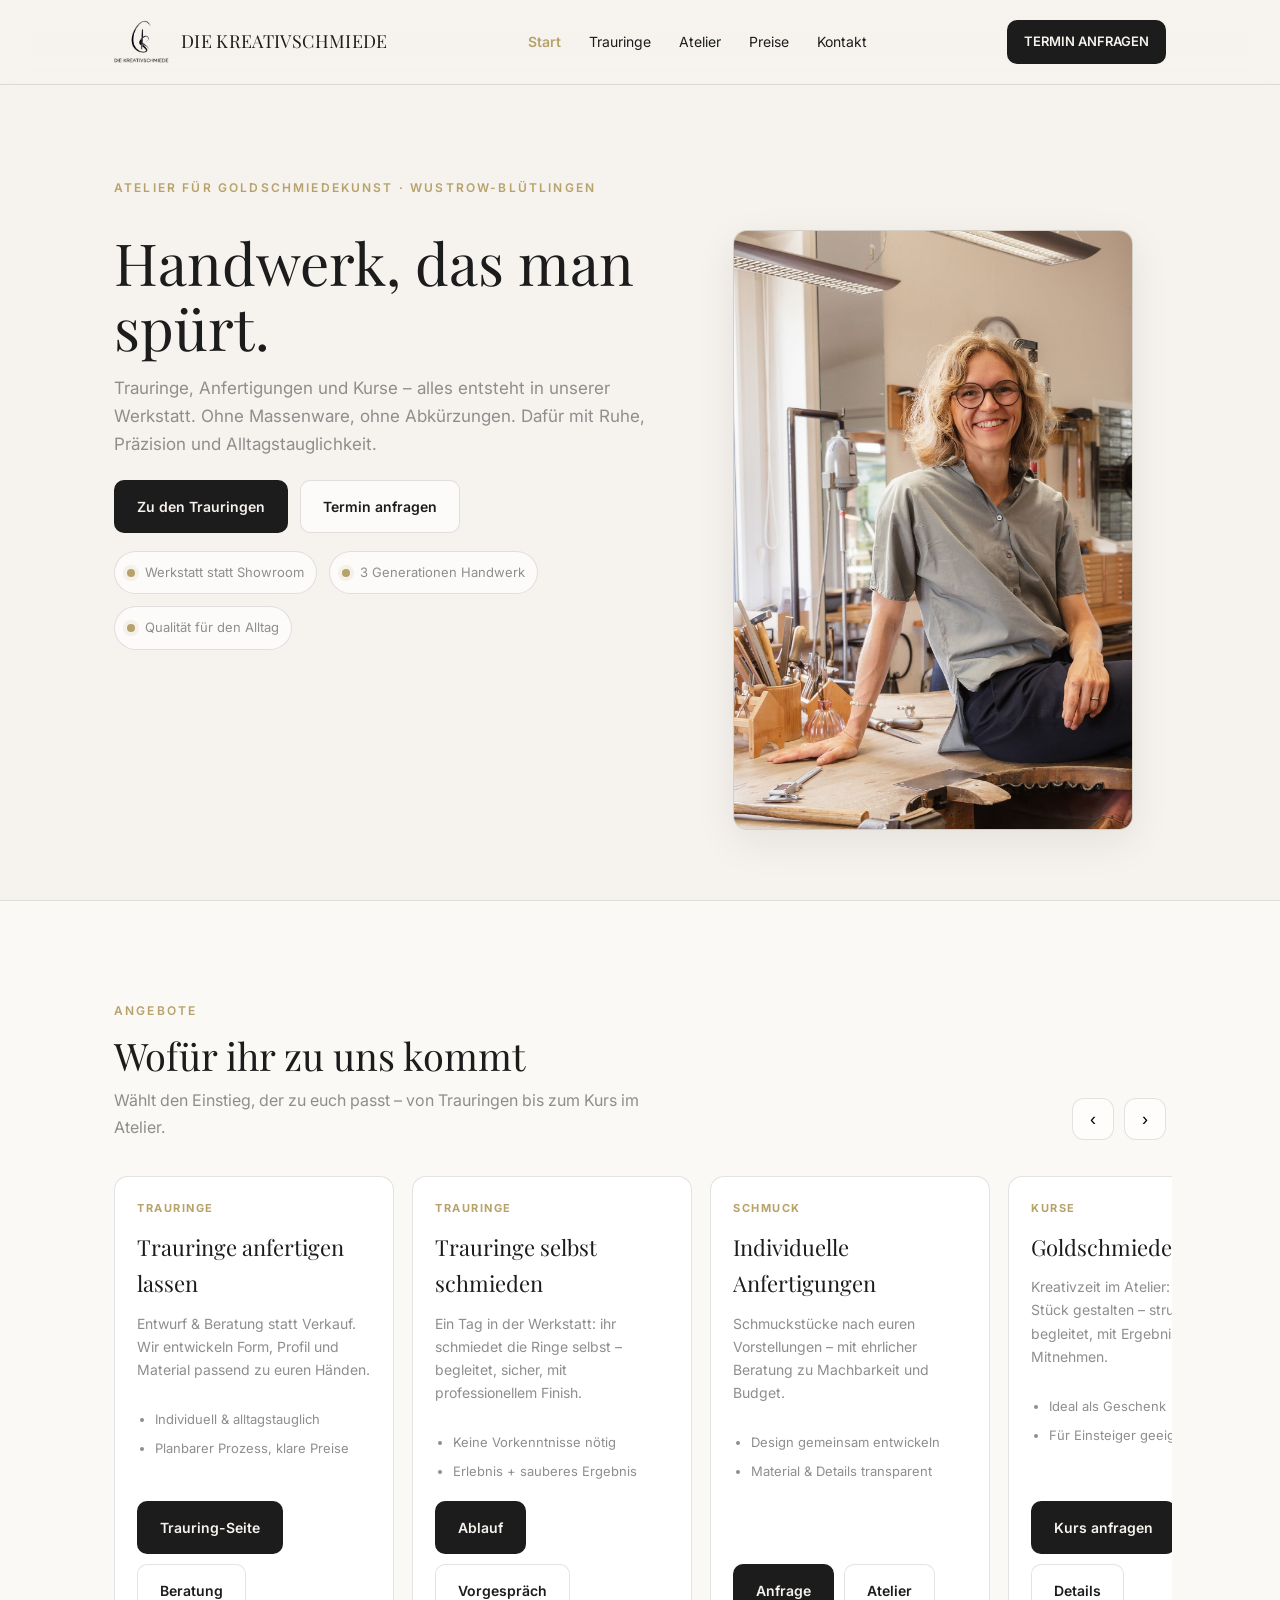
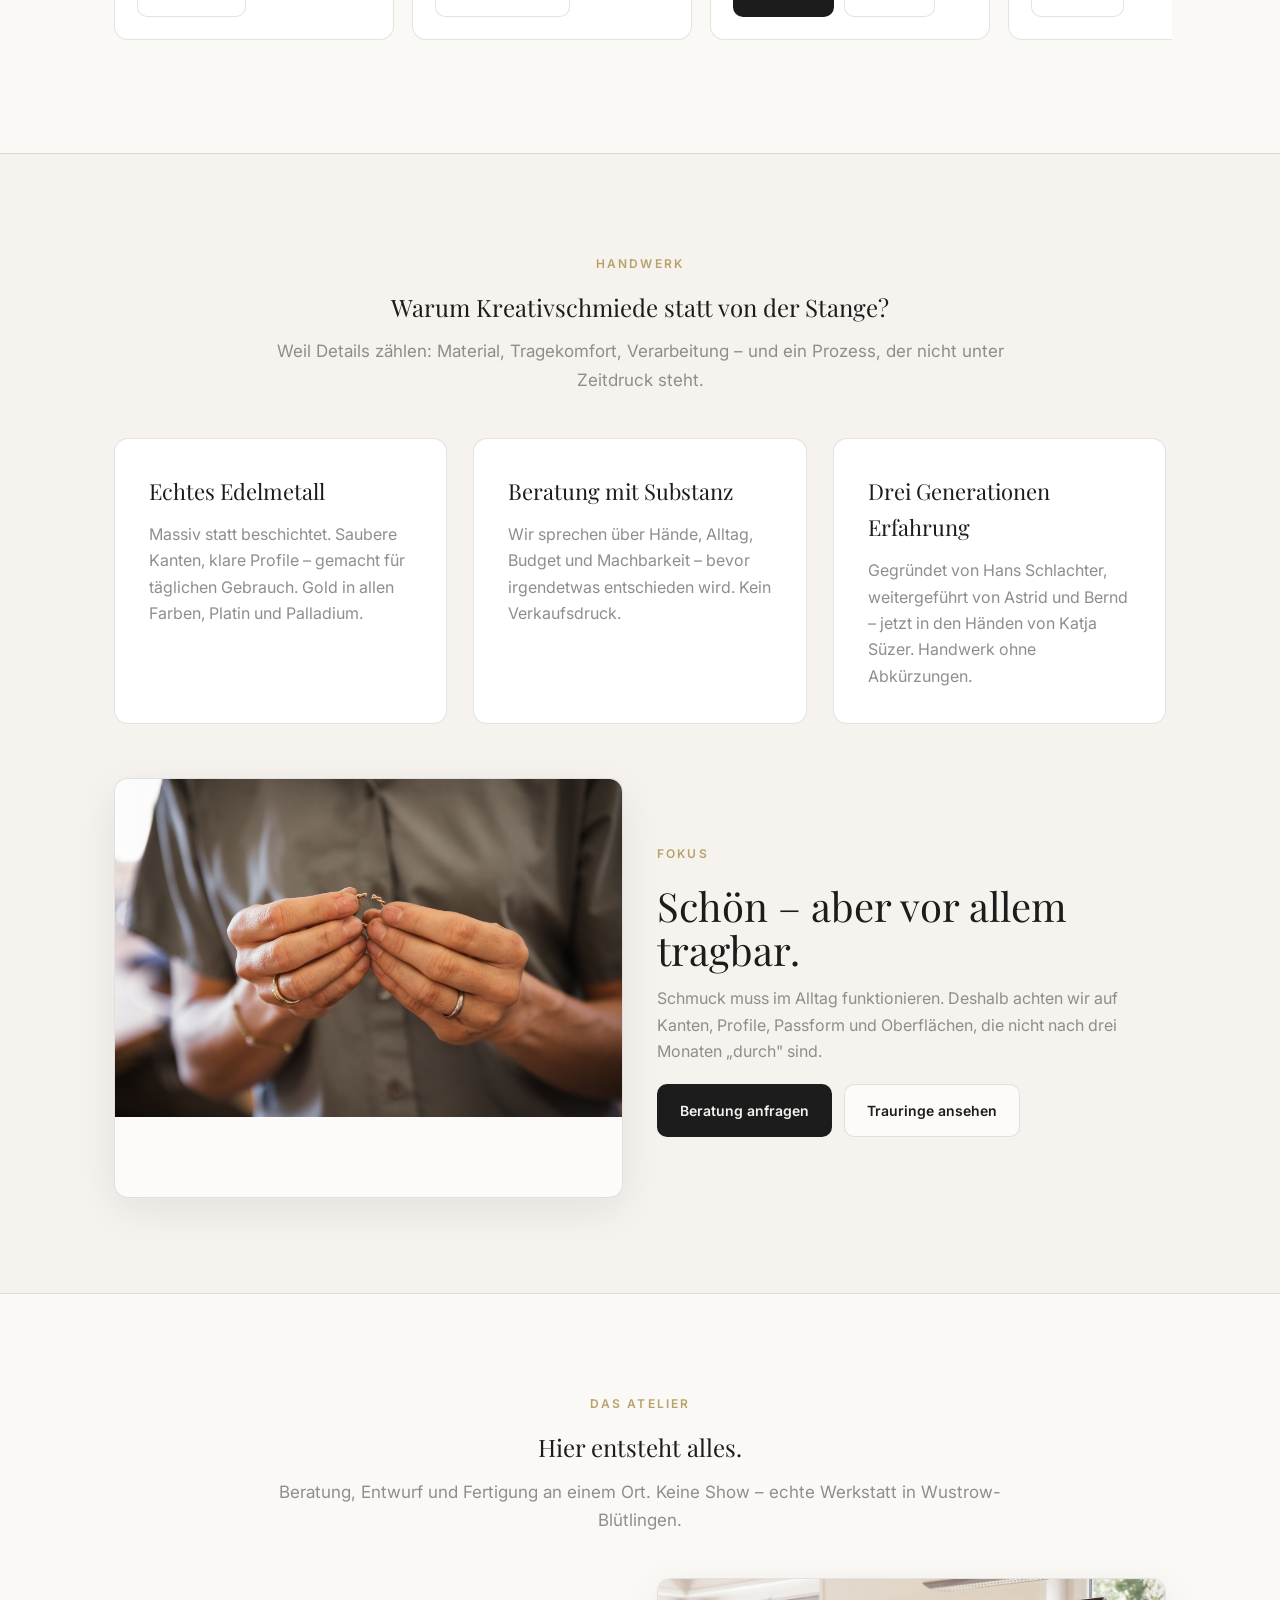
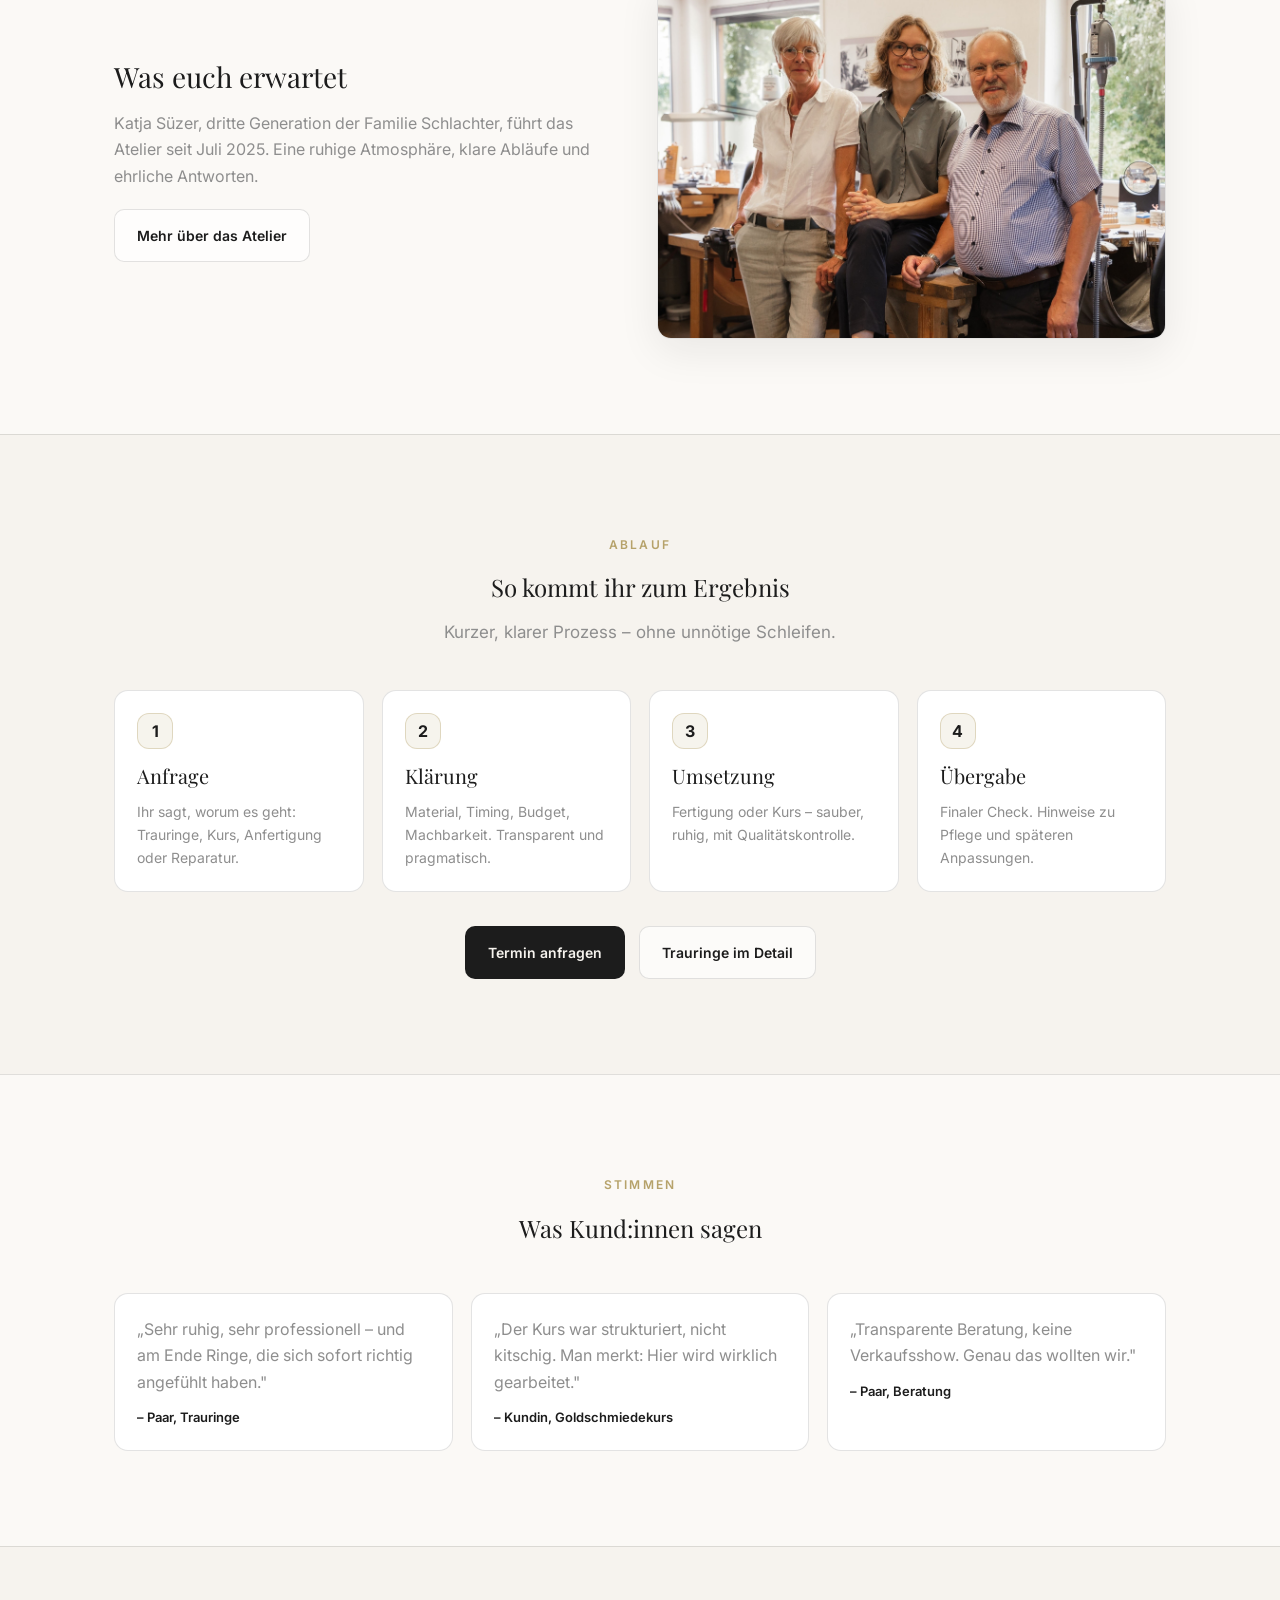
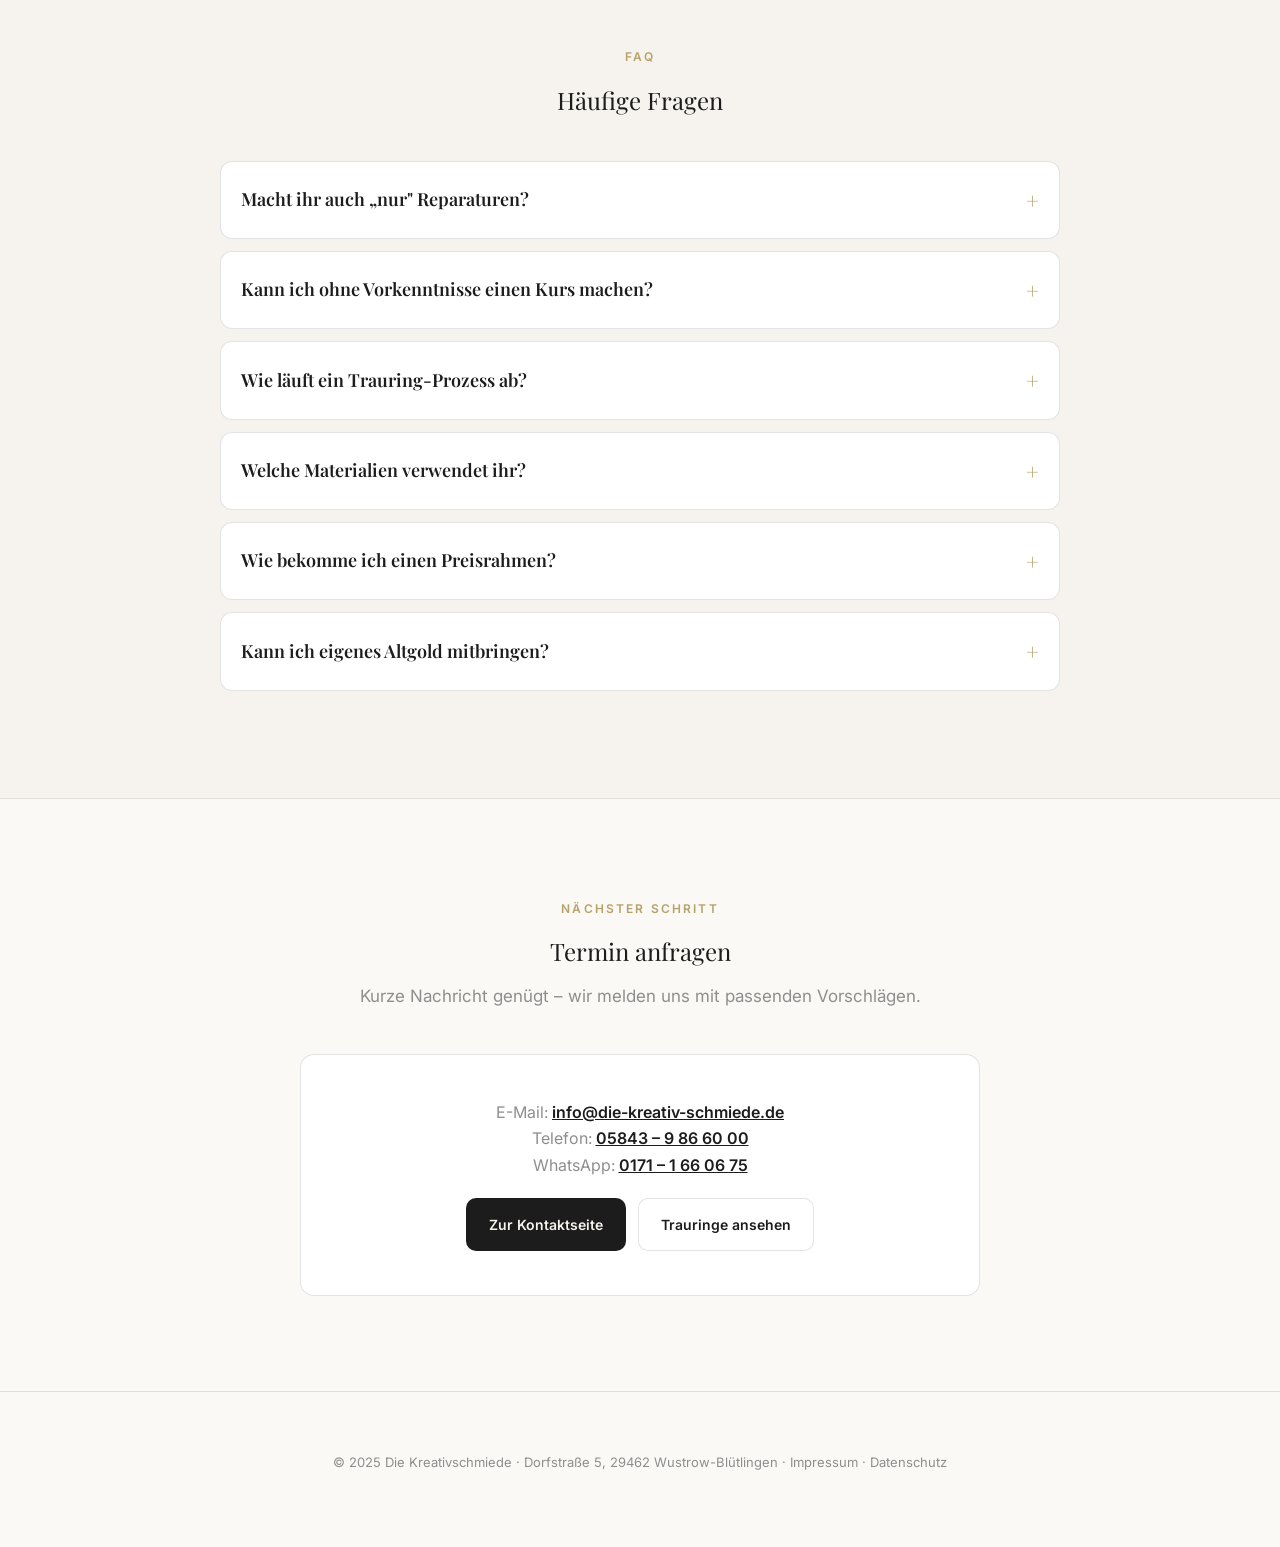
==== commit debb6d90: "Logo hinzugefügt" ====
--- a/index.html
+++ b/index.html
@@ -220,7 +220,7 @@
   <nav class="nav" aria-label="Hauptnavigation">
     <div class="wrap nav-inner">
       <a href="index.html" class="brand" aria-label="Startseite">
-        <img src="images/logo.png" alt="Die Kreativschmiede Logo" class="brand-logo" />
+        <img src="images/Kreativschmiede-Logo-transparent%20copy.png" alt="Die Kreativschmiede Logo" class="brand-logo" />
         <span>DIE KREATIVSCHMIEDE</span>
       </a>
       <div class="menu">
